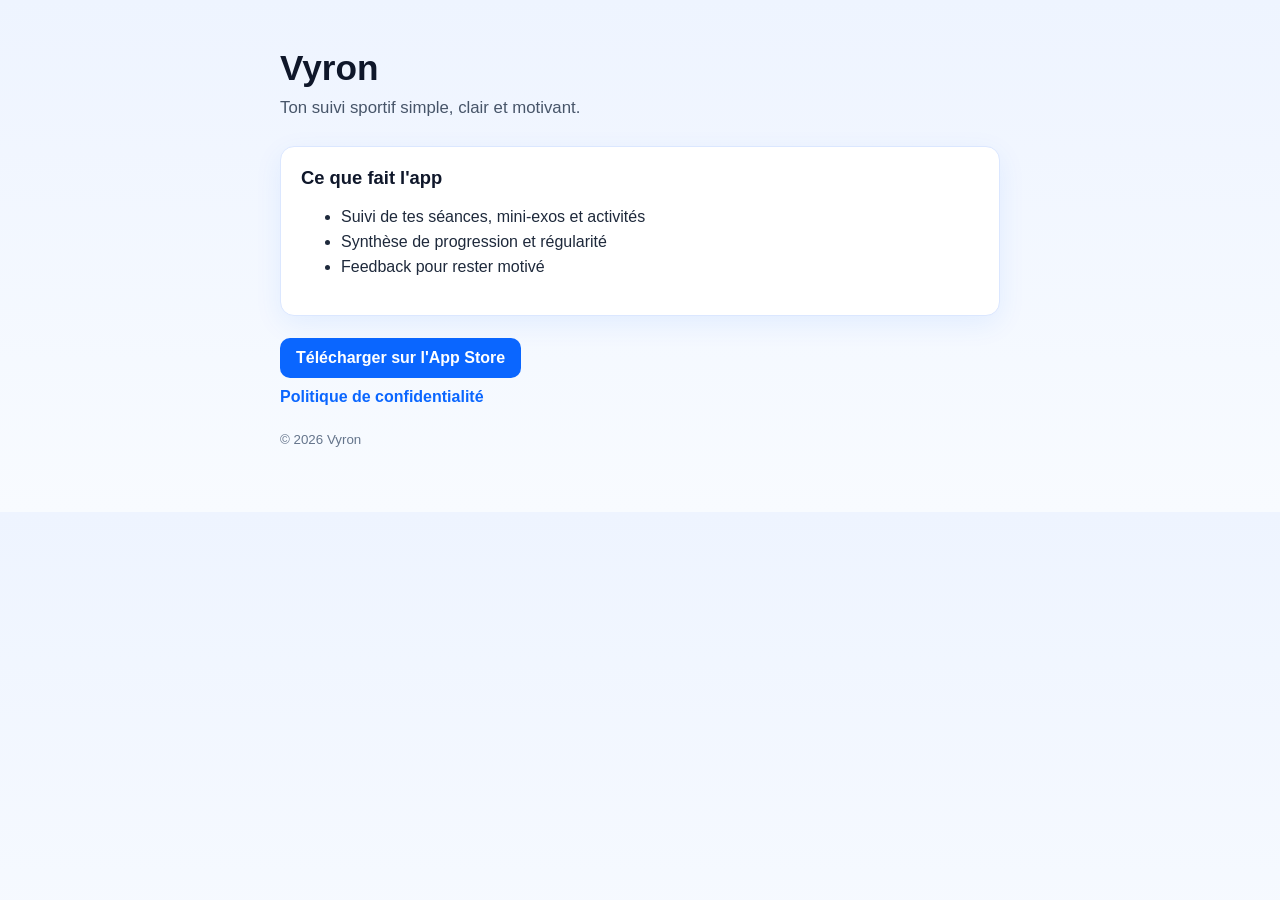
==== index.html @ 902e5eab "site: update 2026-03-04 22:55" ====
<!doctype html>
<html lang="fr">
  <head>
    <meta charset="UTF-8" />
    <meta name="viewport" content="width=device-width, initial-scale=1.0" />
    <title>Vyron</title>
    <meta name="description" content="Vyron - Suivi sportif simple et motivant." />
    <link rel="stylesheet" href="style.css" />
  </head>
  <body>
    <main class="container">
      <h1>Vyron</h1>
      <p class="lead">Ton suivi sportif simple, clair et motivant.</p>

      <section class="card">
        <h2>Ce que fait l'app</h2>
        <ul>
          <li>Suivi de tes séances, mini-exos et activités</li>
          <li>Synthèse de progression et régularité</li>
          <li>Feedback pour rester motivé</li>
        </ul>
      </section>

      <div class="actions">
        <a class="btn" href="https://apps.apple.com/app/idXXXXXXXXXX" target="_blank" rel="noopener noreferrer">
          Télécharger sur l'App Store
        </a>
        <a class="link" href="privacy.html">Politique de confidentialité</a>
      </div>

      <footer>
        <small>© <span id="year"></span> Vyron</small>
      </footer>
    </main>

    <script>
      document.getElementById('year').textContent = new Date().getFullYear();
    </script>
  </body>
</html>
---- style.css ----
:root {
  --bg: #f5f8ff;
  --card: #ffffff;
  --text: #0f172a;
  --muted: #475569;
  --accent: #0a66ff;
  --accent-hover: #0855d6;
  --border: #dbe7ff;
}

* {
  box-sizing: border-box;
}

body {
  margin: 0;
  font-family: "Avenir Next", "SF Pro Text", "Segoe UI", sans-serif;
  color: var(--text);
  background: linear-gradient(180deg, #eef4ff 0%, #f8fbff 100%);
}

.container {
  max-width: 760px;
  margin: 0 auto;
  padding: 48px 20px 64px;
}

h1 {
  margin: 0;
  font-size: 2.2rem;
}

h2 {
  margin-top: 0;
  font-size: 1.15rem;
}

.lead {
  margin: 10px 0 28px;
  color: var(--muted);
  font-size: 1.05rem;
}

.card {
  background: var(--card);
  border: 1px solid var(--border);
  border-radius: 14px;
  padding: 20px;
  box-shadow: 0 8px 28px rgba(10, 102, 255, 0.08);
}

.card p,
.card li {
  color: #1e293b;
  line-height: 1.55;
}

.actions {
  margin-top: 22px;
  display: flex;
  flex-direction: column;
  gap: 10px;
  align-items: flex-start;
}

.btn {
  display: inline-block;
  background: var(--accent);
  color: #fff;
  text-decoration: none;
  font-weight: 700;
  padding: 11px 16px;
  border-radius: 10px;
}

.btn:hover {
  background: var(--accent-hover);
}

.link {
  color: var(--accent);
  text-decoration: none;
  font-weight: 600;
}

footer {
  margin-top: 24px;
  color: #64748b;
}

@media (max-width: 640px) {
  .container {
    padding-top: 32px;
  }

  h1 {
    font-size: 1.9rem;
  }
}
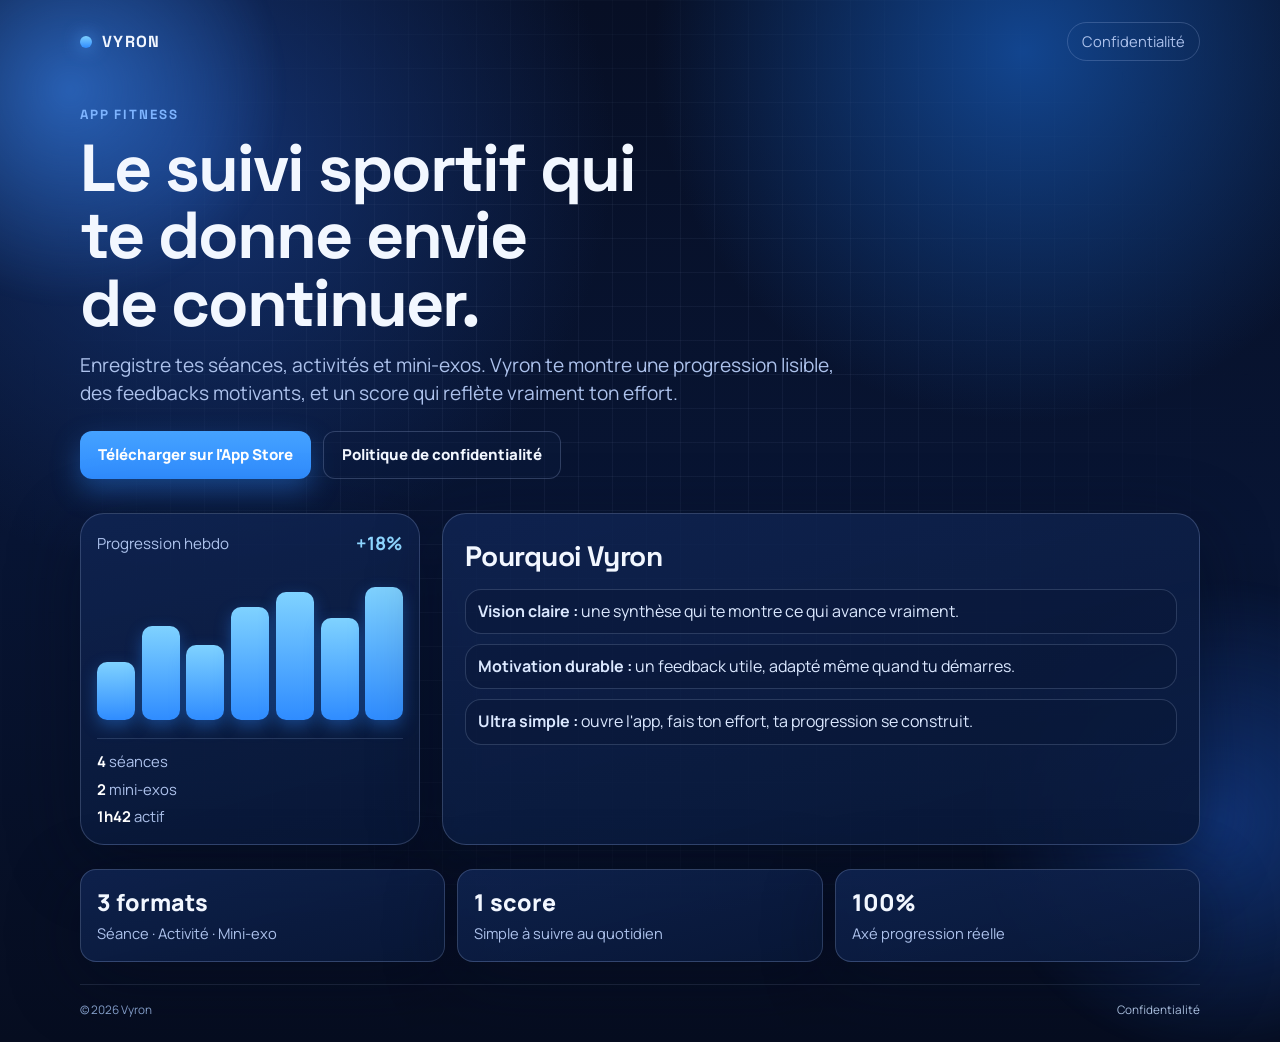
==== commit df1f6022: "site: redesign landing premium" ====
--- a/index.html
+++ b/index.html
@@ -3,38 +3,113 @@
   <head>
     <meta charset="UTF-8" />
     <meta name="viewport" content="width=device-width, initial-scale=1.0" />
-    <title>Vyron</title>
-    <meta name="description" content="Vyron - Suivi sportif simple et motivant." />
+    <title>Vyron | Ton coach de progression</title>
+    <meta
+      name="description"
+      content="Vyron transforme tes séances, activités et mini-exos en progression claire et motivante."
+    />
+    <link rel="preconnect" href="https://fonts.googleapis.com" />
+    <link rel="preconnect" href="https://fonts.gstatic.com" crossorigin />
+    <link
+      href="https://fonts.googleapis.com/css2?family=Space+Grotesk:wght@400;500;700&family=Manrope:wght@400;600;700;800&display=swap"
+      rel="stylesheet"
+    />
     <link rel="stylesheet" href="style.css" />
   </head>
   <body>
+    <div class="bg-orb orb-a" aria-hidden="true"></div>
+    <div class="bg-orb orb-b" aria-hidden="true"></div>
+    <div class="bg-grid" aria-hidden="true"></div>
+
+    <header class="site-header container">
+      <a class="brand" href="index.html" aria-label="Vyron accueil">
+        <span class="brand-dot"></span>
+        <span>VYRON</span>
+      </a>
+      <a class="header-link" href="privacy.html">Confidentialité</a>
+    </header>
+
     <main class="container">
-      <h1>Vyron</h1>
-      <p class="lead">Ton suivi sportif simple, clair et motivant.</p>
-
-      <section class="card">
-        <h2>Ce que fait l'app</h2>
-        <ul>
-          <li>Suivi de tes séances, mini-exos et activités</li>
-          <li>Synthèse de progression et régularité</li>
-          <li>Feedback pour rester motivé</li>
-        </ul>
+      <section class="hero reveal">
+        <p class="eyebrow">APP FITNESS</p>
+        <h1>Le suivi sportif qui te donne envie de continuer.</h1>
+        <p class="lead">
+          Enregistre tes séances, activités et mini-exos. Vyron te montre une progression
+          lisible, des feedbacks motivants, et un score qui reflète vraiment ton effort.
+        </p>
+        <div class="actions-row">
+          <a
+            class="btn btn-primary"
+            href="https://apps.apple.com/app/idXXXXXXXXXX"
+            target="_blank"
+            rel="noopener noreferrer"
+            >Télécharger sur l'App Store</a
+          >
+          <a class="btn btn-ghost" href="privacy.html">Politique de confidentialité</a>
+        </div>
       </section>
 
-      <div class="actions">
-        <a class="btn" href="https://apps.apple.com/app/idXXXXXXXXXX" target="_blank" rel="noopener noreferrer">
-          Télécharger sur l'App Store
-        </a>
-        <a class="link" href="privacy.html">Politique de confidentialité</a>
-      </div>
+      <section class="showcase reveal-delay-1">
+        <article class="phone-card">
+          <div class="phone-top">
+            <span>Progression hebdo</span>
+            <strong>+18%</strong>
+          </div>
+          <div class="bars" aria-hidden="true">
+            <span style="--h: 40%"></span>
+            <span style="--h: 65%"></span>
+            <span style="--h: 52%"></span>
+            <span style="--h: 78%"></span>
+            <span style="--h: 88%"></span>
+            <span style="--h: 70%"></span>
+            <span style="--h: 92%"></span>
+          </div>
+          <div class="phone-stats">
+            <p><strong>4</strong> séances</p>
+            <p><strong>2</strong> mini-exos</p>
+            <p><strong>1h42</strong> actif</p>
+          </div>
+        </article>
 
-      <footer>
-        <small>© <span id="year"></span> Vyron</small>
-      </footer>
+        <article class="feature-card reveal-delay-2">
+          <h2>Pourquoi Vyron</h2>
+          <ul>
+            <li>
+              <strong>Vision claire :</strong> une synthèse qui te montre ce qui avance vraiment.
+            </li>
+            <li>
+              <strong>Motivation durable :</strong> un feedback utile, adapté même quand tu démarres.
+            </li>
+            <li>
+              <strong>Ultra simple :</strong> ouvre l'app, fais ton effort, ta progression se construit.
+            </li>
+          </ul>
+        </article>
+      </section>
+
+      <section class="proof reveal-delay-3">
+        <div class="proof-item">
+          <p class="proof-value">3 formats</p>
+          <p class="proof-label">Séance · Activité · Mini-exo</p>
+        </div>
+        <div class="proof-item">
+          <p class="proof-value">1 score</p>
+          <p class="proof-label">Simple à suivre au quotidien</p>
+        </div>
+        <div class="proof-item">
+          <p class="proof-value">100%</p>
+          <p class="proof-label">Axé progression réelle</p>
+        </div>
+      </section>
     </main>
 
+    <footer class="site-footer container">
+      <small>© <span id="year"></span> Vyron</small>
+      <small><a href="privacy.html">Confidentialité</a></small>
+    </footer>
+
     <script>
-      document.getElementById('year').textContent = new Date().getFullYear();
+      document.getElementById("year").textContent = new Date().getFullYear();
     </script>
   </body>
 </html>
--- a/style.css
+++ b/style.css
@@ -1,99 +1,443 @@
 :root {
-  --bg: #f5f8ff;
-  --card: #ffffff;
-  --text: #0f172a;
-  --muted: #475569;
-  --accent: #0a66ff;
-  --accent-hover: #0855d6;
-  --border: #dbe7ff;
+  --bg: #070f25;
+  --surface: #0d1b3f;
+  --surface-soft: #102554;
+  --text: #f2f7ff;
+  --muted: #adc2ec;
+  --primary: #2f8cff;
+  --primary-strong: #1d73e8;
+  --border: rgba(173, 194, 236, 0.24);
+  --radius-xl: 24px;
+  --radius-lg: 16px;
+  --shadow: 0 18px 70px rgba(5, 12, 29, 0.45);
 }
 
 * {
   box-sizing: border-box;
 }
 
+html,
 body {
   margin: 0;
-  font-family: "Avenir Next", "SF Pro Text", "Segoe UI", sans-serif;
+  min-height: 100%;
+}
+
+body {
   color: var(--text);
-  background: linear-gradient(180deg, #eef4ff 0%, #f8fbff 100%);
+  background:
+    radial-gradient(circle at 15% 15%, #143372 0%, transparent 30%),
+    radial-gradient(circle at 80% 5%, #12458f 0%, transparent 26%),
+    linear-gradient(180deg, #070f25 0%, #081534 52%, #060d20 100%);
+  font-family: "Manrope", "Avenir Next", "Segoe UI", sans-serif;
+  line-height: 1.45;
+  position: relative;
+  overflow-x: hidden;
+}
+
+h1,
+h2,
+.brand,
+.eyebrow {
+  font-family: "Space Grotesk", "Avenir Next", sans-serif;
+}
+
+a {
+  color: inherit;
 }
 
 .container {
-  max-width: 760px;
+  width: min(1120px, calc(100% - 40px));
   margin: 0 auto;
-  padding: 48px 20px 64px;
+}
+
+.bg-orb {
+  position: fixed;
+  z-index: -2;
+  filter: blur(6px);
+  border-radius: 50%;
+  pointer-events: none;
+}
+
+.orb-a {
+  width: 420px;
+  height: 420px;
+  top: -120px;
+  left: -140px;
+  background: radial-gradient(circle, rgba(61, 143, 255, 0.55) 0%, rgba(61, 143, 255, 0) 72%);
+  animation: floatA 9s ease-in-out infinite;
+}
+
+.orb-b {
+  width: 480px;
+  height: 480px;
+  right: -180px;
+  bottom: -160px;
+  background: radial-gradient(circle, rgba(30, 95, 214, 0.45) 0%, rgba(30, 95, 214, 0) 70%);
+  animation: floatB 11s ease-in-out infinite;
+}
+
+.bg-grid {
+  position: fixed;
+  inset: 0;
+  z-index: -3;
+  background-image:
+    linear-gradient(rgba(173, 194, 236, 0.06) 1px, transparent 1px),
+    linear-gradient(90deg, rgba(173, 194, 236, 0.06) 1px, transparent 1px);
+  background-size: 34px 34px;
+  mask-image: radial-gradient(circle at center, black 30%, transparent 80%);
+  pointer-events: none;
+}
+
+.site-header {
+  padding: 22px 0 10px;
+  display: flex;
+  justify-content: space-between;
+  align-items: center;
+}
+
+.brand {
+  display: inline-flex;
+  gap: 10px;
+  align-items: center;
+  font-weight: 700;
+  letter-spacing: 0.08em;
+  text-decoration: none;
+}
+
+.brand-dot {
+  width: 12px;
+  height: 12px;
+  border-radius: 999px;
+  background: linear-gradient(180deg, #7ed0ff 0%, #2f8cff 100%);
+  box-shadow: 0 0 18px rgba(80, 161, 255, 0.95);
+}
+
+.header-link {
+  text-decoration: none;
+  border: 1px solid var(--border);
+  border-radius: 999px;
+  padding: 8px 14px;
+  color: var(--muted);
+  font-size: 0.92rem;
+}
+
+.hero {
+  margin-top: 34px;
+  max-width: 770px;
+}
+
+.eyebrow {
+  margin: 0;
+  color: #7eb4ff;
+  letter-spacing: 0.14em;
+  font-weight: 700;
+  font-size: 0.83rem;
 }
 
 h1 {
-  margin: 0;
-  font-size: 2.2rem;
-}
-
-h2 {
-  margin-top: 0;
-  font-size: 1.15rem;
+  margin: 10px 0 14px;
+  font-size: clamp(2.1rem, 5.8vw, 4.15rem);
+  line-height: 1.02;
+  letter-spacing: -0.03em;
+  text-wrap: balance;
 }
 
 .lead {
-  margin: 10px 0 28px;
+  margin: 0;
+  font-size: clamp(1.03rem, 2vw, 1.2rem);
   color: var(--muted);
-  font-size: 1.05rem;
-}
-
+  max-width: 66ch;
+}
+
+.actions-row {
+  margin-top: 24px;
+  display: flex;
+  flex-wrap: wrap;
+  gap: 12px;
+}
+
+.btn {
+  display: inline-flex;
+  align-items: center;
+  justify-content: center;
+  text-decoration: none;
+  border-radius: 12px;
+  padding: 12px 18px;
+  font-weight: 800;
+  font-size: 0.94rem;
+  transition: transform 0.2s ease, box-shadow 0.2s ease, background 0.2s ease;
+}
+
+.btn:hover {
+  transform: translateY(-2px);
+}
+
+.btn-primary {
+  background: linear-gradient(180deg, #45a2ff 0%, #2f8cff 100%);
+  color: white;
+  box-shadow: 0 12px 28px rgba(47, 140, 255, 0.38);
+}
+
+.btn-primary:hover {
+  background: linear-gradient(180deg, #50abff 0%, #1f7ff6 100%);
+}
+
+.btn-ghost {
+  border: 1px solid var(--border);
+  background: rgba(13, 27, 63, 0.45);
+  color: var(--text);
+}
+
+.showcase {
+  margin-top: 34px;
+  display: grid;
+  grid-template-columns: 340px 1fr;
+  gap: 22px;
+}
+
+.phone-card,
+.feature-card,
+.proof-item,
 .card {
-  background: var(--card);
+  background: linear-gradient(165deg, rgba(16, 37, 84, 0.82), rgba(9, 24, 56, 0.9));
   border: 1px solid var(--border);
-  border-radius: 14px;
-  padding: 20px;
-  box-shadow: 0 8px 28px rgba(10, 102, 255, 0.08);
-}
-
-.card p,
-.card li {
-  color: #1e293b;
-  line-height: 1.55;
-}
-
-.actions {
-  margin-top: 22px;
+  border-radius: var(--radius-xl);
+  box-shadow: var(--shadow);
+  backdrop-filter: blur(8px);
+}
+
+.phone-card {
+  padding: 16px;
   display: flex;
   flex-direction: column;
+  min-height: 320px;
+}
+
+.phone-top {
+  display: flex;
+  justify-content: space-between;
+  align-items: center;
+  font-size: 0.95rem;
+  color: var(--muted);
+}
+
+.phone-top strong {
+  color: #8ed6ff;
+  font-size: 1.15rem;
+}
+
+.bars {
+  margin: 18px 0;
+  height: 145px;
+  display: grid;
+  grid-template-columns: repeat(7, 1fr);
+  align-items: end;
+  gap: 7px;
+}
+
+.bars span {
+  height: var(--h);
+  border-radius: 10px;
+  background: linear-gradient(180deg, #7fd2ff 0%, #2f8cff 100%);
+  box-shadow: 0 6px 16px rgba(47, 140, 255, 0.38);
+  animation: barIn 850ms ease both;
+}
+
+.bars span:nth-child(2) { animation-delay: 40ms; }
+.bars span:nth-child(3) { animation-delay: 80ms; }
+.bars span:nth-child(4) { animation-delay: 120ms; }
+.bars span:nth-child(5) { animation-delay: 160ms; }
+.bars span:nth-child(6) { animation-delay: 200ms; }
+.bars span:nth-child(7) { animation-delay: 240ms; }
+
+.phone-stats {
+  margin-top: auto;
+  border-top: 1px solid rgba(173, 194, 236, 0.18);
+  padding-top: 12px;
+  display: grid;
+  gap: 6px;
+}
+
+.phone-stats p {
+  margin: 0;
+  color: var(--muted);
+  font-size: 0.93rem;
+}
+
+.phone-stats strong {
+  color: white;
+}
+
+.feature-card {
+  padding: 22px;
+}
+
+.feature-card h2 {
+  margin: 0 0 12px;
+  font-size: clamp(1.3rem, 2.2vw, 2rem);
+  letter-spacing: -0.02em;
+}
+
+.feature-card ul {
+  list-style: none;
+  margin: 0;
+  padding: 0;
+  display: grid;
   gap: 10px;
-  align-items: flex-start;
-}
-
-.btn {
-  display: inline-block;
-  background: var(--accent);
-  color: #fff;
+}
+
+.feature-card li {
+  padding: 10px 12px;
+  border-radius: var(--radius-lg);
+  border: 1px solid rgba(173, 194, 236, 0.2);
+  background: rgba(9, 23, 54, 0.45);
+  color: #dbe8ff;
+}
+
+.proof {
+  margin: 24px 0 22px;
+  display: grid;
+  grid-template-columns: repeat(3, 1fr);
+  gap: 12px;
+}
+
+.proof-item {
+  padding: 16px;
+  border-radius: var(--radius-lg);
+}
+
+.proof-value {
+  margin: 0;
+  font-size: 1.45rem;
+  font-weight: 800;
+}
+
+.proof-label {
+  margin: 4px 0 0;
+  color: var(--muted);
+  font-size: 0.92rem;
+}
+
+.site-footer {
+  border-top: 1px solid rgba(173, 194, 236, 0.15);
+  padding: 16px 0 24px;
+  display: flex;
+  justify-content: space-between;
+  gap: 14px;
+  color: #8eaad6;
+  font-size: 0.88rem;
+}
+
+.site-footer a {
+  color: #b7cded;
   text-decoration: none;
-  font-weight: 700;
-  padding: 11px 16px;
-  border-radius: 10px;
-}
-
-.btn:hover {
-  background: var(--accent-hover);
-}
-
-.link {
-  color: var(--accent);
-  text-decoration: none;
-  font-weight: 600;
-}
-
-footer {
-  margin-top: 24px;
-  color: #64748b;
-}
-
-@media (max-width: 640px) {
+}
+
+.card {
+  padding: 20px;
+  margin-top: 14px;
+}
+
+.card h2 {
+  margin-top: 0;
+  margin-bottom: 8px;
+}
+
+.reveal,
+.reveal-delay-1,
+.reveal-delay-2,
+.reveal-delay-3 {
+  opacity: 0;
+  transform: translateY(18px);
+  animation: riseIn 700ms ease forwards;
+}
+
+.reveal-delay-1 { animation-delay: 120ms; }
+.reveal-delay-2 { animation-delay: 200ms; }
+.reveal-delay-3 { animation-delay: 280ms; }
+
+@keyframes riseIn {
+  to {
+    opacity: 1;
+    transform: translateY(0);
+  }
+}
+
+@keyframes barIn {
+  from {
+    transform: scaleY(0.3);
+    transform-origin: bottom;
+    opacity: 0.2;
+  }
+  to {
+    transform: scaleY(1);
+    opacity: 1;
+  }
+}
+
+@keyframes floatA {
+  0%,
+  100% {
+    transform: translateY(0px) translateX(0px);
+  }
+  50% {
+    transform: translateY(14px) translateX(10px);
+  }
+}
+
+@keyframes floatB {
+  0%,
+  100% {
+    transform: translateY(0px) translateX(0px);
+  }
+  50% {
+    transform: translateY(-12px) translateX(-10px);
+  }
+}
+
+@media (max-width: 940px) {
+  .showcase {
+    grid-template-columns: 1fr;
+  }
+
+  .phone-card {
+    min-height: 280px;
+  }
+}
+
+@media (max-width: 680px) {
   .container {
-    padding-top: 32px;
-  }
-
-  h1 {
-    font-size: 1.9rem;
-  }
-}
+    width: min(1120px, calc(100% - 28px));
+  }
+
+  .site-header {
+    padding-top: 16px;
+  }
+
+  .hero {
+    margin-top: 20px;
+  }
+
+  .actions-row {
+    display: grid;
+    grid-template-columns: 1fr;
+  }
+
+  .proof {
+    grid-template-columns: 1fr;
+  }
+
+  .site-footer {
+    flex-direction: column;
+    align-items: flex-start;
+  }
+}
+
+@media (prefers-reduced-motion: reduce) {
+  *,
+  *::before,
+  *::after {
+    animation: none !important;
+    transition: none !important;
+  }
+}
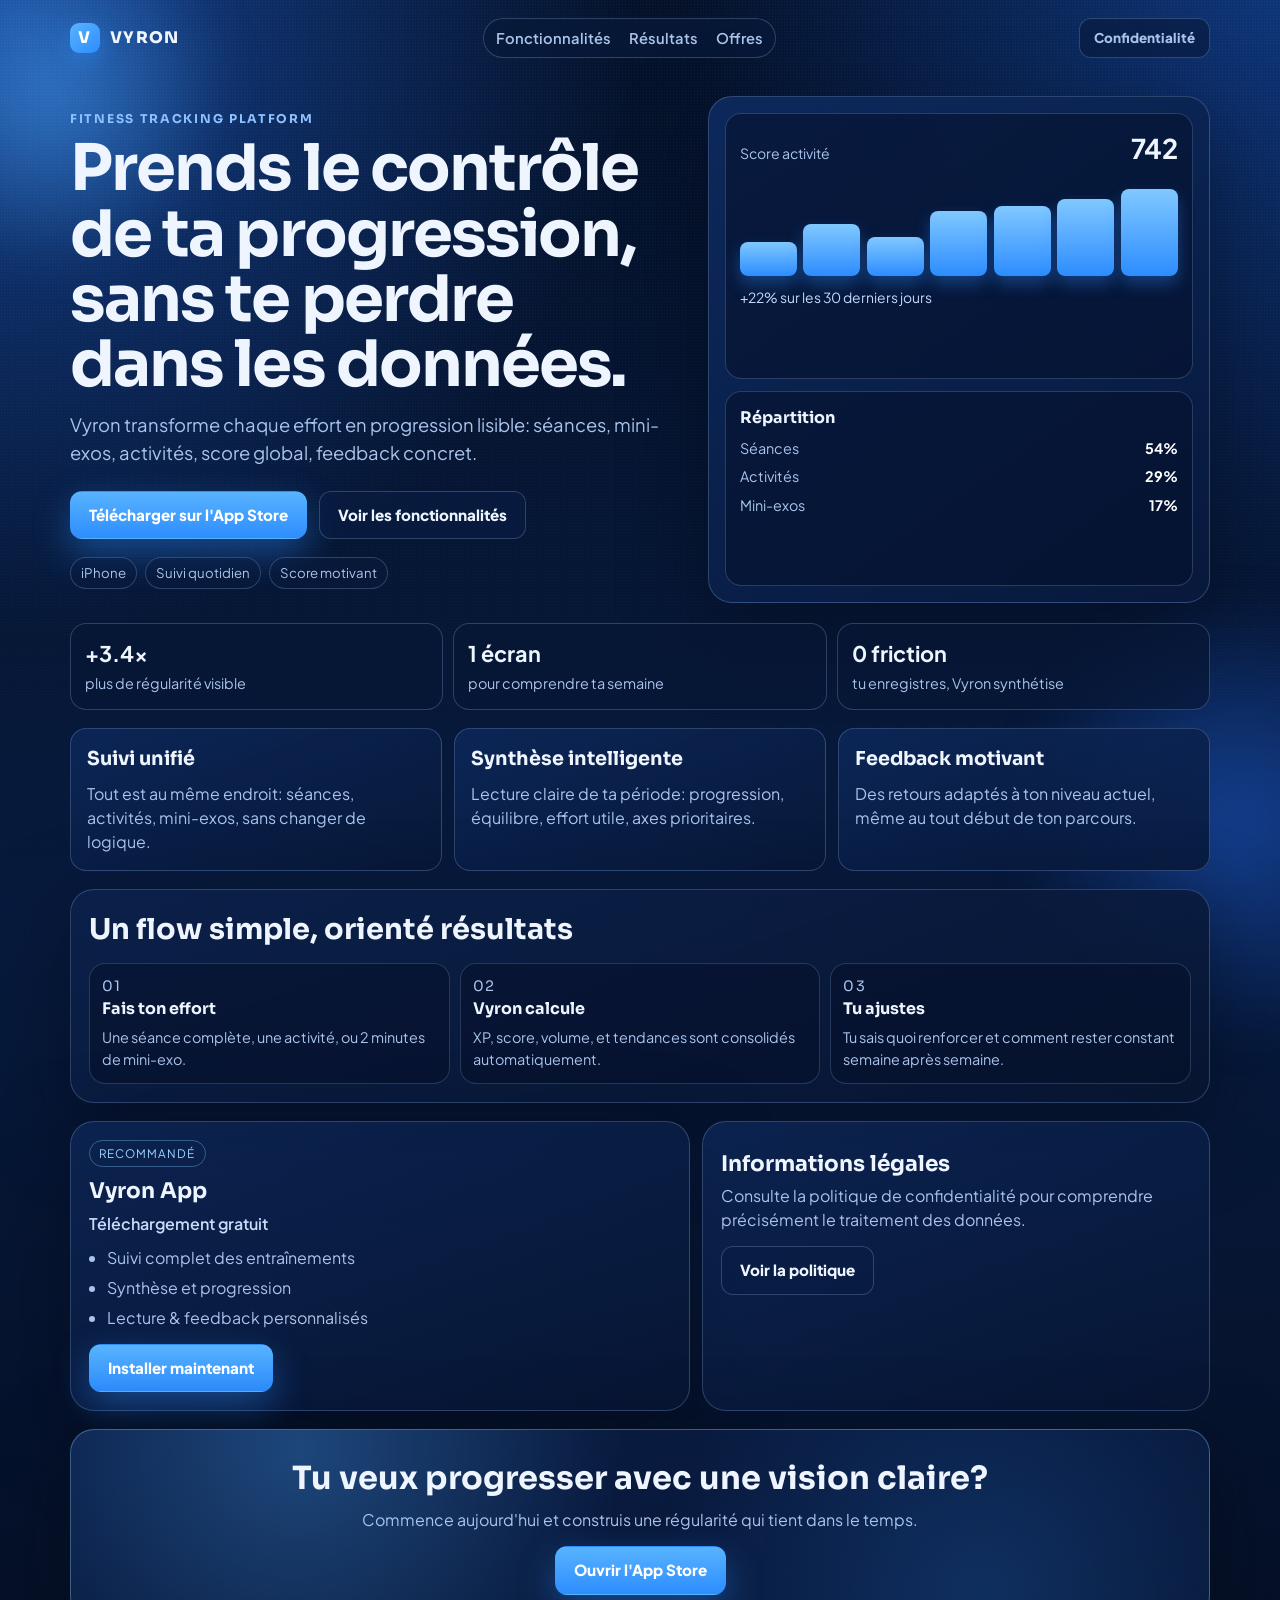
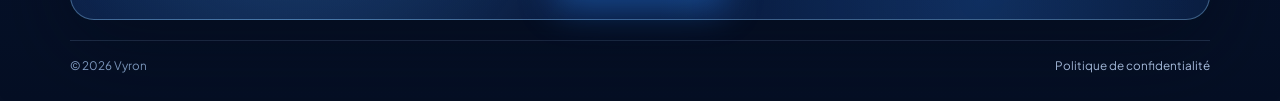
==== commit 346f7048: "site: redesign jefit-inspired landing" ====
--- a/index.html
+++ b/index.html
@@ -3,109 +3,177 @@
   <head>
     <meta charset="UTF-8" />
     <meta name="viewport" content="width=device-width, initial-scale=1.0" />
-    <title>Vyron | Ton coach de progression</title>
+    <title>Vyron | L'app qui structure ta progression</title>
     <meta
       name="description"
-      content="Vyron transforme tes séances, activités et mini-exos en progression claire et motivante."
+      content="Vyron centralise tes séances, mini-exos et activités pour te faire progresser avec une lecture claire et motivante."
     />
     <link rel="preconnect" href="https://fonts.googleapis.com" />
     <link rel="preconnect" href="https://fonts.gstatic.com" crossorigin />
     <link
-      href="https://fonts.googleapis.com/css2?family=Space+Grotesk:wght@400;500;700&family=Manrope:wght@400;600;700;800&display=swap"
+      href="https://fonts.googleapis.com/css2?family=Sora:wght@500;700;800&family=Plus+Jakarta+Sans:wght@400;500;600;700;800&display=swap"
       rel="stylesheet"
     />
     <link rel="stylesheet" href="style.css" />
   </head>
   <body>
-    <div class="bg-orb orb-a" aria-hidden="true"></div>
-    <div class="bg-orb orb-b" aria-hidden="true"></div>
-    <div class="bg-grid" aria-hidden="true"></div>
+    <div class="ambient ambient-left" aria-hidden="true"></div>
+    <div class="ambient ambient-right" aria-hidden="true"></div>
+    <div class="grain" aria-hidden="true"></div>
 
-    <header class="site-header container">
-      <a class="brand" href="index.html" aria-label="Vyron accueil">
-        <span class="brand-dot"></span>
+    <header class="topbar container reveal-0">
+      <a href="index.html" class="logo" aria-label="Accueil Vyron">
+        <span class="logo-mark">V</span>
         <span>VYRON</span>
       </a>
-      <a class="header-link" href="privacy.html">Confidentialité</a>
+      <nav class="menu" aria-label="Navigation principale">
+        <a href="#features">Fonctionnalités</a>
+        <a href="#results">Résultats</a>
+        <a href="#plans">Offres</a>
+      </nav>
+      <a class="btn btn-small" href="privacy.html">Confidentialité</a>
     </header>
 
     <main class="container">
-      <section class="hero reveal">
-        <p class="eyebrow">APP FITNESS</p>
-        <h1>Le suivi sportif qui te donne envie de continuer.</h1>
-        <p class="lead">
-          Enregistre tes séances, activités et mini-exos. Vyron te montre une progression
-          lisible, des feedbacks motivants, et un score qui reflète vraiment ton effort.
-        </p>
-        <div class="actions-row">
+      <section class="hero reveal-1">
+        <div class="hero-copy">
+          <p class="tag">FITNESS TRACKING PLATFORM</p>
+          <h1>Prends le contrôle de ta progression, sans te perdre dans les données.</h1>
+          <p class="subtitle">
+            Vyron transforme chaque effort en progression lisible: séances, mini-exos, activités,
+            score global, feedback concret.
+          </p>
+          <div class="hero-actions">
+            <a
+              class="btn btn-primary"
+              href="https://apps.apple.com/app/idXXXXXXXXXX"
+              target="_blank"
+              rel="noopener noreferrer"
+              >Télécharger sur l'App Store</a
+            >
+            <a class="btn btn-outline" href="#features">Voir les fonctionnalités</a>
+          </div>
+          <div class="mini-proof">
+            <span>iPhone</span>
+            <span>Suivi quotidien</span>
+            <span>Score motivant</span>
+          </div>
+        </div>
+
+        <div class="hero-ui" aria-hidden="true">
+          <article class="widget widget-main">
+            <div class="widget-head">
+              <p>Score activité</p>
+              <strong>742</strong>
+            </div>
+            <div class="sparkline">
+              <span style="--h: 36%"></span>
+              <span style="--h: 55%"></span>
+              <span style="--h: 41%"></span>
+              <span style="--h: 68%"></span>
+              <span style="--h: 74%"></span>
+              <span style="--h: 81%"></span>
+              <span style="--h: 92%"></span>
+            </div>
+            <p class="widget-note">+22% sur les 30 derniers jours</p>
+          </article>
+          <article class="widget widget-split">
+            <h3>Répartition</h3>
+            <ul>
+              <li><span>Séances</span><strong>54%</strong></li>
+              <li><span>Activités</span><strong>29%</strong></li>
+              <li><span>Mini-exos</span><strong>17%</strong></li>
+            </ul>
+          </article>
+        </div>
+      </section>
+
+      <section id="results" class="kpi-strip reveal-2">
+        <div><strong>+3.4x</strong><span>plus de régularité visible</span></div>
+        <div><strong>1 écran</strong><span>pour comprendre ta semaine</span></div>
+        <div><strong>0 friction</strong><span>tu enregistres, Vyron synthétise</span></div>
+      </section>
+
+      <section id="features" class="features reveal-3">
+        <article class="feature">
+          <h2>Suivi unifié</h2>
+          <p>Tout est au même endroit: séances, activités, mini-exos, sans changer de logique.</p>
+        </article>
+        <article class="feature">
+          <h2>Synthèse intelligente</h2>
+          <p>Lecture claire de ta période: progression, équilibre, effort utile, axes prioritaires.</p>
+        </article>
+        <article class="feature">
+          <h2>Feedback motivant</h2>
+          <p>Des retours adaptés à ton niveau actuel, même au tout début de ton parcours.</p>
+        </article>
+      </section>
+
+      <section class="workflow reveal-4">
+        <h2>Un flow simple, orienté résultats</h2>
+        <div class="steps">
+          <article>
+            <p class="step-index">01</p>
+            <h3>Fais ton effort</h3>
+            <p>Une séance complète, une activité, ou 2 minutes de mini-exo.</p>
+          </article>
+          <article>
+            <p class="step-index">02</p>
+            <h3>Vyron calcule</h3>
+            <p>XP, score, volume, et tendances sont consolidés automatiquement.</p>
+          </article>
+          <article>
+            <p class="step-index">03</p>
+            <h3>Tu ajustes</h3>
+            <p>Tu sais quoi renforcer et comment rester constant semaine après semaine.</p>
+          </article>
+        </div>
+      </section>
+
+      <section id="plans" class="plans reveal-5">
+        <article class="plan plan-main">
+          <p class="plan-tag">RECOMMANDÉ</p>
+          <h3>Vyron App</h3>
+          <p class="plan-price">Téléchargement gratuit</p>
+          <ul>
+            <li>Suivi complet des entraînements</li>
+            <li>Synthèse et progression</li>
+            <li>Lecture & feedback personnalisés</li>
+          </ul>
           <a
             class="btn btn-primary"
             href="https://apps.apple.com/app/idXXXXXXXXXX"
             target="_blank"
             rel="noopener noreferrer"
-            >Télécharger sur l'App Store</a
+            >Installer maintenant</a
           >
-          <a class="btn btn-ghost" href="privacy.html">Politique de confidentialité</a>
-        </div>
-      </section>
-
-      <section class="showcase reveal-delay-1">
-        <article class="phone-card">
-          <div class="phone-top">
-            <span>Progression hebdo</span>
-            <strong>+18%</strong>
-          </div>
-          <div class="bars" aria-hidden="true">
-            <span style="--h: 40%"></span>
-            <span style="--h: 65%"></span>
-            <span style="--h: 52%"></span>
-            <span style="--h: 78%"></span>
-            <span style="--h: 88%"></span>
-            <span style="--h: 70%"></span>
-            <span style="--h: 92%"></span>
-          </div>
-          <div class="phone-stats">
-            <p><strong>4</strong> séances</p>
-            <p><strong>2</strong> mini-exos</p>
-            <p><strong>1h42</strong> actif</p>
-          </div>
         </article>
-
-        <article class="feature-card reveal-delay-2">
-          <h2>Pourquoi Vyron</h2>
-          <ul>
-            <li>
-              <strong>Vision claire :</strong> une synthèse qui te montre ce qui avance vraiment.
-            </li>
-            <li>
-              <strong>Motivation durable :</strong> un feedback utile, adapté même quand tu démarres.
-            </li>
-            <li>
-              <strong>Ultra simple :</strong> ouvre l'app, fais ton effort, ta progression se construit.
-            </li>
-          </ul>
+        <article class="plan">
+          <h3>Informations légales</h3>
+          <p class="plan-text">
+            Consulte la politique de confidentialité pour comprendre précisément le traitement des
+            données.
+          </p>
+          <a class="btn btn-outline" href="privacy.html">Voir la politique</a>
         </article>
       </section>
 
-      <section class="proof reveal-delay-3">
-        <div class="proof-item">
-          <p class="proof-value">3 formats</p>
-          <p class="proof-label">Séance · Activité · Mini-exo</p>
-        </div>
-        <div class="proof-item">
-          <p class="proof-value">1 score</p>
-          <p class="proof-label">Simple à suivre au quotidien</p>
-        </div>
-        <div class="proof-item">
-          <p class="proof-value">100%</p>
-          <p class="proof-label">Axé progression réelle</p>
-        </div>
+      <section class="final-cta reveal-6">
+        <h2>Tu veux progresser avec une vision claire?</h2>
+        <p>Commence aujourd'hui et construis une régularité qui tient dans le temps.</p>
+        <a
+          class="btn btn-primary"
+          href="https://apps.apple.com/app/idXXXXXXXXXX"
+          target="_blank"
+          rel="noopener noreferrer"
+          >Ouvrir l'App Store</a
+        >
       </section>
     </main>
 
-    <footer class="site-footer container">
+    <footer class="footer container">
       <small>© <span id="year"></span> Vyron</small>
-      <small><a href="privacy.html">Confidentialité</a></small>
+      <small><a href="privacy.html">Politique de confidentialité</a></small>
     </footer>
 
     <script>
--- a/style.css
+++ b/style.css
@@ -1,15 +1,18 @@
 :root {
-  --bg: #070f25;
-  --surface: #0d1b3f;
-  --surface-soft: #102554;
-  --text: #f2f7ff;
-  --muted: #adc2ec;
-  --primary: #2f8cff;
-  --primary-strong: #1d73e8;
-  --border: rgba(173, 194, 236, 0.24);
+  --bg-900: #041129;
+  --bg-850: #071a3d;
+  --bg-800: #0a2758;
+  --surface: #0b1f47;
+  --surface-2: #0d2a5f;
+  --line: rgba(168, 202, 255, 0.24);
+  --text: #eef5ff;
+  --muted: #aac4ec;
+  --blue: #2d8dff;
+  --blue-2: #58b3ff;
   --radius-xl: 24px;
   --radius-lg: 16px;
-  --shadow: 0 18px 70px rgba(5, 12, 29, 0.45);
+  --radius-sm: 12px;
+  --shadow: 0 24px 80px rgba(3, 9, 24, 0.5);
 }
 
 * {
@@ -24,21 +27,23 @@
 
 body {
   color: var(--text);
+  font-family: "Plus Jakarta Sans", "Avenir Next", sans-serif;
   background:
-    radial-gradient(circle at 15% 15%, #143372 0%, transparent 30%),
-    radial-gradient(circle at 80% 5%, #12458f 0%, transparent 26%),
-    linear-gradient(180deg, #070f25 0%, #081534 52%, #060d20 100%);
-  font-family: "Manrope", "Avenir Next", "Segoe UI", sans-serif;
-  line-height: 1.45;
+    radial-gradient(circle at 0% 0%, #14418f 0%, transparent 30%),
+    radial-gradient(circle at 100% 0%, #0e3579 0%, transparent 28%),
+    linear-gradient(180deg, var(--bg-900) 0%, var(--bg-850) 55%, #050f24 100%);
+  line-height: 1.5;
+  overflow-x: hidden;
   position: relative;
-  overflow-x: hidden;
 }
 
 h1,
 h2,
-.brand,
-.eyebrow {
-  font-family: "Space Grotesk", "Avenir Next", sans-serif;
+h3,
+.logo,
+.tag,
+.step-index {
+  font-family: "Sora", "Avenir Next", sans-serif;
 }
 
 a {
@@ -46,114 +51,92 @@
 }
 
 .container {
-  width: min(1120px, calc(100% - 40px));
+  width: min(1140px, calc(100% - 42px));
   margin: 0 auto;
 }
 
-.bg-orb {
+.ambient {
   position: fixed;
-  z-index: -2;
-  filter: blur(6px);
-  border-radius: 50%;
+  border-radius: 999px;
+  filter: blur(24px);
   pointer-events: none;
-}
-
-.orb-a {
-  width: 420px;
-  height: 420px;
-  top: -120px;
-  left: -140px;
-  background: radial-gradient(circle, rgba(61, 143, 255, 0.55) 0%, rgba(61, 143, 255, 0) 72%);
-  animation: floatA 9s ease-in-out infinite;
-}
-
-.orb-b {
-  width: 480px;
-  height: 480px;
+  z-index: -3;
+}
+
+.ambient-left {
+  width: 360px;
+  height: 360px;
+  left: -130px;
+  top: -90px;
+  background: radial-gradient(circle, rgba(73, 165, 255, 0.54) 0%, rgba(73, 165, 255, 0) 72%);
+  animation: driftA 12s ease-in-out infinite;
+}
+
+.ambient-right {
+  width: 440px;
+  height: 440px;
   right: -180px;
-  bottom: -160px;
-  background: radial-gradient(circle, rgba(30, 95, 214, 0.45) 0%, rgba(30, 95, 214, 0) 70%);
-  animation: floatB 11s ease-in-out infinite;
-}
-
-.bg-grid {
+  bottom: -140px;
+  background: radial-gradient(circle, rgba(34, 104, 235, 0.48) 0%, rgba(34, 104, 235, 0) 74%);
+  animation: driftB 10s ease-in-out infinite;
+}
+
+.grain {
   position: fixed;
   inset: 0;
-  z-index: -3;
-  background-image:
-    linear-gradient(rgba(173, 194, 236, 0.06) 1px, transparent 1px),
-    linear-gradient(90deg, rgba(173, 194, 236, 0.06) 1px, transparent 1px);
-  background-size: 34px 34px;
-  mask-image: radial-gradient(circle at center, black 30%, transparent 80%);
+  z-index: -2;
+  opacity: 0.12;
   pointer-events: none;
-}
-
-.site-header {
-  padding: 22px 0 10px;
-  display: flex;
-  justify-content: space-between;
+  background-image: radial-gradient(rgba(255, 255, 255, 0.6) 0.6px, transparent 0.6px);
+  background-size: 3px 3px;
+  mask-image: linear-gradient(to bottom, rgba(0, 0, 0, 0.7), rgba(0, 0, 0, 0.2));
+}
+
+.topbar {
+  padding: 18px 0;
+  display: grid;
+  grid-template-columns: auto 1fr auto;
   align-items: center;
-}
-
-.brand {
+  gap: 18px;
+}
+
+.logo {
+  text-decoration: none;
+  font-weight: 800;
+  letter-spacing: 0.08em;
   display: inline-flex;
+  align-items: center;
   gap: 10px;
+}
+
+.logo-mark {
+  width: 30px;
+  height: 30px;
+  border-radius: 9px;
+  display: inline-flex;
   align-items: center;
-  font-weight: 700;
-  letter-spacing: 0.08em;
+  justify-content: center;
+  background: linear-gradient(140deg, var(--blue-2), var(--blue));
+  color: white;
+  font-weight: 800;
+  box-shadow: 0 8px 22px rgba(45, 141, 255, 0.46);
+}
+
+.menu {
+  justify-self: center;
+  display: inline-flex;
+  gap: 18px;
+  border: 1px solid var(--line);
+  background: rgba(8, 25, 58, 0.72);
+  border-radius: 999px;
+  padding: 8px 12px;
+}
+
+.menu a {
   text-decoration: none;
-}
-
-.brand-dot {
-  width: 12px;
-  height: 12px;
-  border-radius: 999px;
-  background: linear-gradient(180deg, #7ed0ff 0%, #2f8cff 100%);
-  box-shadow: 0 0 18px rgba(80, 161, 255, 0.95);
-}
-
-.header-link {
-  text-decoration: none;
-  border: 1px solid var(--border);
-  border-radius: 999px;
-  padding: 8px 14px;
   color: var(--muted);
   font-size: 0.92rem;
-}
-
-.hero {
-  margin-top: 34px;
-  max-width: 770px;
-}
-
-.eyebrow {
-  margin: 0;
-  color: #7eb4ff;
-  letter-spacing: 0.14em;
-  font-weight: 700;
-  font-size: 0.83rem;
-}
-
-h1 {
-  margin: 10px 0 14px;
-  font-size: clamp(2.1rem, 5.8vw, 4.15rem);
-  line-height: 1.02;
-  letter-spacing: -0.03em;
-  text-wrap: balance;
-}
-
-.lead {
-  margin: 0;
-  font-size: clamp(1.03rem, 2vw, 1.2rem);
-  color: var(--muted);
-  max-width: 66ch;
-}
-
-.actions-row {
-  margin-top: 24px;
-  display: flex;
-  flex-wrap: wrap;
-  gap: 12px;
+  font-weight: 600;
 }
 
 .btn {
@@ -161,211 +144,409 @@
   align-items: center;
   justify-content: center;
   text-decoration: none;
-  border-radius: 12px;
+  border-radius: var(--radius-sm);
+  border: 1px solid transparent;
   padding: 12px 18px;
+  font-size: 0.95rem;
   font-weight: 800;
-  font-size: 0.94rem;
-  transition: transform 0.2s ease, box-shadow 0.2s ease, background 0.2s ease;
+  transition: transform 0.18s ease, box-shadow 0.18s ease, background 0.18s ease;
 }
 
 .btn:hover {
   transform: translateY(-2px);
 }
 
+.btn-small {
+  padding: 9px 14px;
+  font-size: 0.84rem;
+  color: var(--muted);
+  border-color: var(--line);
+  background: rgba(9, 27, 62, 0.65);
+}
+
 .btn-primary {
-  background: linear-gradient(180deg, #45a2ff 0%, #2f8cff 100%);
-  color: white;
-  box-shadow: 0 12px 28px rgba(47, 140, 255, 0.38);
-}
-
-.btn-primary:hover {
-  background: linear-gradient(180deg, #50abff 0%, #1f7ff6 100%);
-}
-
-.btn-ghost {
-  border: 1px solid var(--border);
-  background: rgba(13, 27, 63, 0.45);
+  background: linear-gradient(180deg, var(--blue-2), var(--blue));
+  color: #fff;
+  box-shadow: 0 14px 36px rgba(45, 141, 255, 0.42);
+}
+
+.btn-outline {
+  border-color: var(--line);
+  background: rgba(10, 30, 68, 0.56);
   color: var(--text);
 }
 
-.showcase {
-  margin-top: 34px;
-  display: grid;
-  grid-template-columns: 340px 1fr;
-  gap: 22px;
-}
-
-.phone-card,
-.feature-card,
-.proof-item,
-.card {
-  background: linear-gradient(165deg, rgba(16, 37, 84, 0.82), rgba(9, 24, 56, 0.9));
-  border: 1px solid var(--border);
+.hero {
+  margin-top: 20px;
+  display: grid;
+  grid-template-columns: 1.1fr 0.9fr;
+  gap: 24px;
+  align-items: stretch;
+}
+
+.hero-copy {
+  padding: 14px 0;
+}
+
+.tag {
+  margin: 0;
+  font-size: 0.76rem;
+  letter-spacing: 0.14em;
+  font-weight: 700;
+  color: #8ec1ff;
+}
+
+h1 {
+  margin: 8px 0 14px;
+  font-size: clamp(2rem, 5.2vw, 4rem);
+  line-height: 1.02;
+  letter-spacing: -0.03em;
+  text-wrap: balance;
+}
+
+.subtitle {
+  margin: 0;
+  max-width: 56ch;
+  color: var(--muted);
+  font-size: clamp(1rem, 1.8vw, 1.15rem);
+}
+
+.hero-actions {
+  margin-top: 24px;
+  display: flex;
+  flex-wrap: wrap;
+  gap: 12px;
+}
+
+.mini-proof {
+  margin-top: 18px;
+  display: flex;
+  flex-wrap: wrap;
+  gap: 8px;
+}
+
+.mini-proof span {
+  border: 1px solid var(--line);
+  border-radius: 999px;
+  padding: 5px 10px;
+  color: var(--muted);
+  font-size: 0.83rem;
+  background: rgba(9, 27, 62, 0.46);
+}
+
+.hero-ui {
+  padding: 16px;
   border-radius: var(--radius-xl);
+  border: 1px solid var(--line);
+  background:
+    linear-gradient(145deg, rgba(13, 42, 95, 0.92), rgba(8, 25, 60, 0.94)),
+    linear-gradient(180deg, transparent, transparent);
   box-shadow: var(--shadow);
-  backdrop-filter: blur(8px);
-}
-
-.phone-card {
-  padding: 16px;
+  display: grid;
+  gap: 12px;
+}
+
+.widget {
+  border: 1px solid rgba(168, 202, 255, 0.22);
+  border-radius: 16px;
+  background: rgba(6, 19, 46, 0.62);
+  padding: 14px;
+}
+
+.widget-head {
   display: flex;
-  flex-direction: column;
-  min-height: 320px;
-}
-
-.phone-top {
+  justify-content: space-between;
+  align-items: baseline;
+}
+
+.widget-head p {
+  margin: 0;
+  color: var(--muted);
+  font-size: 0.88rem;
+}
+
+.widget-head strong {
+  font-size: 1.7rem;
+}
+
+.sparkline {
+  margin: 12px 0;
+  height: 95px;
+  display: grid;
+  grid-template-columns: repeat(7, 1fr);
+  align-items: end;
+  gap: 6px;
+}
+
+.sparkline span {
+  height: var(--h);
+  border-radius: 8px;
+  background: linear-gradient(180deg, #80c8ff 0%, #2d8dff 100%);
+  box-shadow: 0 8px 16px rgba(45, 141, 255, 0.35);
+  animation: growBar 700ms ease both;
+}
+
+.sparkline span:nth-child(2) { animation-delay: 35ms; }
+.sparkline span:nth-child(3) { animation-delay: 70ms; }
+.sparkline span:nth-child(4) { animation-delay: 105ms; }
+.sparkline span:nth-child(5) { animation-delay: 140ms; }
+.sparkline span:nth-child(6) { animation-delay: 175ms; }
+.sparkline span:nth-child(7) { animation-delay: 210ms; }
+
+.widget-note {
+  margin: 0;
+  color: #c5dbff;
+  font-size: 0.87rem;
+}
+
+.widget-split h3 {
+  margin: 0 0 8px;
+  font-size: 1rem;
+}
+
+.widget-split ul {
+  list-style: none;
+  margin: 0;
+  padding: 0;
+  display: grid;
+  gap: 7px;
+}
+
+.widget-split li {
   display: flex;
   justify-content: space-between;
   align-items: center;
-  font-size: 0.95rem;
-  color: var(--muted);
-}
-
-.phone-top strong {
-  color: #8ed6ff;
-  font-size: 1.15rem;
-}
-
-.bars {
-  margin: 18px 0;
-  height: 145px;
-  display: grid;
-  grid-template-columns: repeat(7, 1fr);
-  align-items: end;
-  gap: 7px;
-}
-
-.bars span {
-  height: var(--h);
-  border-radius: 10px;
-  background: linear-gradient(180deg, #7fd2ff 0%, #2f8cff 100%);
-  box-shadow: 0 6px 16px rgba(47, 140, 255, 0.38);
-  animation: barIn 850ms ease both;
-}
-
-.bars span:nth-child(2) { animation-delay: 40ms; }
-.bars span:nth-child(3) { animation-delay: 80ms; }
-.bars span:nth-child(4) { animation-delay: 120ms; }
-.bars span:nth-child(5) { animation-delay: 160ms; }
-.bars span:nth-child(6) { animation-delay: 200ms; }
-.bars span:nth-child(7) { animation-delay: 240ms; }
-
-.phone-stats {
-  margin-top: auto;
-  border-top: 1px solid rgba(173, 194, 236, 0.18);
-  padding-top: 12px;
-  display: grid;
-  gap: 6px;
-}
-
-.phone-stats p {
-  margin: 0;
-  color: var(--muted);
-  font-size: 0.93rem;
-}
-
-.phone-stats strong {
-  color: white;
-}
-
-.feature-card {
-  padding: 22px;
-}
-
-.feature-card h2 {
-  margin: 0 0 12px;
-  font-size: clamp(1.3rem, 2.2vw, 2rem);
-  letter-spacing: -0.02em;
-}
-
-.feature-card ul {
-  list-style: none;
-  margin: 0;
-  padding: 0;
-  display: grid;
+  color: var(--muted);
+  font-size: 0.9rem;
+}
+
+.widget-split strong {
+  color: #fff;
+}
+
+.kpi-strip {
+  margin-top: 20px;
+  display: grid;
+  grid-template-columns: repeat(3, 1fr);
   gap: 10px;
 }
 
-.feature-card li {
-  padding: 10px 12px;
+.kpi-strip div {
+  border: 1px solid var(--line);
   border-radius: var(--radius-lg);
-  border: 1px solid rgba(173, 194, 236, 0.2);
-  background: rgba(9, 23, 54, 0.45);
-  color: #dbe8ff;
-}
-
-.proof {
-  margin: 24px 0 22px;
+  background: rgba(8, 23, 54, 0.68);
+  padding: 14px;
+}
+
+.kpi-strip strong {
+  display: block;
+  font-size: 1.35rem;
+}
+
+.kpi-strip span {
+  color: var(--muted);
+  font-size: 0.9rem;
+}
+
+.features {
+  margin-top: 18px;
   display: grid;
   grid-template-columns: repeat(3, 1fr);
   gap: 12px;
 }
 
-.proof-item {
+.feature {
+  border: 1px solid var(--line);
+  border-radius: var(--radius-lg);
+  background: linear-gradient(160deg, rgba(13, 42, 95, 0.76), rgba(8, 24, 56, 0.86));
   padding: 16px;
+}
+
+.feature h2 {
+  margin: 0 0 8px;
+  font-size: 1.2rem;
+}
+
+.feature p {
+  margin: 0;
+  color: var(--muted);
+}
+
+.workflow {
+  margin-top: 18px;
+  border: 1px solid var(--line);
+  border-radius: var(--radius-xl);
+  background: linear-gradient(160deg, rgba(12, 34, 77, 0.8), rgba(8, 21, 49, 0.9));
+  box-shadow: var(--shadow);
+  padding: 18px;
+}
+
+.workflow h2 {
+  margin: 0 0 12px;
+  font-size: clamp(1.2rem, 2.5vw, 1.8rem);
+}
+
+.steps {
+  display: grid;
+  grid-template-columns: repeat(3, 1fr);
+  gap: 10px;
+}
+
+.steps article {
+  border: 1px solid rgba(168, 202, 255, 0.2);
   border-radius: var(--radius-lg);
-}
-
-.proof-value {
-  margin: 0;
-  font-size: 1.45rem;
-  font-weight: 800;
-}
-
-.proof-label {
-  margin: 4px 0 0;
-  color: var(--muted);
-  font-size: 0.92rem;
-}
-
-.site-footer {
-  border-top: 1px solid rgba(173, 194, 236, 0.15);
-  padding: 16px 0 24px;
+  padding: 12px;
+  background: rgba(6, 18, 43, 0.55);
+}
+
+.step-index {
+  margin: 0 0 8px;
+  color: #8ec1ff;
+  font-size: 0.8rem;
+  letter-spacing: 0.1em;
+}
+
+.steps h3 {
+  margin: 0 0 6px;
+  font-size: 1rem;
+}
+
+.steps p {
+  margin: 0;
+  color: var(--muted);
+  font-size: 0.9rem;
+}
+
+.plans {
+  margin-top: 18px;
+  display: grid;
+  grid-template-columns: 1.1fr 0.9fr;
+  gap: 12px;
+}
+
+.plan {
+  border: 1px solid var(--line);
+  border-radius: var(--radius-xl);
+  padding: 18px;
+  background: linear-gradient(160deg, rgba(13, 39, 88, 0.78), rgba(8, 22, 52, 0.88));
+}
+
+.plan-main {
+  box-shadow: var(--shadow);
+}
+
+.plan-tag {
+  margin: 0;
+  display: inline-flex;
+  padding: 4px 9px;
+  border-radius: 999px;
+  border: 1px solid rgba(136, 208, 255, 0.35);
+  color: #9dd1ff;
+  font-size: 0.73rem;
+  letter-spacing: 0.09em;
+}
+
+.plan h3 {
+  margin: 8px 0 4px;
+  font-size: 1.35rem;
+}
+
+.plan-price {
+  margin: 0 0 10px;
+  color: #c7dbfa;
+  font-weight: 600;
+}
+
+.plan ul {
+  margin: 0 0 14px;
+  padding-left: 18px;
+  color: var(--muted);
+}
+
+.plan li {
+  margin-bottom: 6px;
+}
+
+.plan-text {
+  margin: 0 0 14px;
+  color: var(--muted);
+}
+
+.final-cta {
+  margin: 18px 0 20px;
+  border: 1px solid rgba(150, 210, 255, 0.36);
+  border-radius: var(--radius-xl);
+  padding: 24px;
+  text-align: center;
+  background:
+    radial-gradient(circle at 20% 10%, rgba(77, 170, 255, 0.3), transparent 35%),
+    radial-gradient(circle at 80% 90%, rgba(45, 141, 255, 0.2), transparent 35%),
+    linear-gradient(160deg, rgba(9, 30, 71, 0.94), rgba(8, 23, 54, 0.98));
+  box-shadow: var(--shadow);
+}
+
+.final-cta h2 {
+  margin: 0 0 6px;
+  font-size: clamp(1.35rem, 3.2vw, 2rem);
+}
+
+.final-cta p {
+  margin: 0 0 14px;
+  color: var(--muted);
+}
+
+.footer {
+  border-top: 1px solid rgba(168, 202, 255, 0.18);
+  padding: 16px 0 26px;
   display: flex;
   justify-content: space-between;
-  gap: 14px;
-  color: #8eaad6;
+  gap: 10px;
+  color: #8ca9d2;
   font-size: 0.88rem;
 }
 
-.site-footer a {
-  color: #b7cded;
+.footer a {
   text-decoration: none;
+  color: #bcd3f6;
 }
 
 .card {
-  padding: 20px;
-  margin-top: 14px;
-}
-
-.card h2 {
-  margin-top: 0;
-  margin-bottom: 8px;
-}
-
-.reveal,
-.reveal-delay-1,
-.reveal-delay-2,
-.reveal-delay-3 {
+  margin-top: 16px;
+  padding: 18px;
+  border: 1px solid var(--line);
+  border-radius: var(--radius-xl);
+  background: linear-gradient(160deg, rgba(13, 42, 95, 0.75), rgba(8, 24, 56, 0.88));
+}
+
+.reveal-0,
+.reveal-1,
+.reveal-2,
+.reveal-3,
+.reveal-4,
+.reveal-5,
+.reveal-6 {
   opacity: 0;
-  transform: translateY(18px);
-  animation: riseIn 700ms ease forwards;
-}
-
-.reveal-delay-1 { animation-delay: 120ms; }
-.reveal-delay-2 { animation-delay: 200ms; }
-.reveal-delay-3 { animation-delay: 280ms; }
-
-@keyframes riseIn {
+  transform: translateY(16px);
+  animation: fadeRise 680ms ease forwards;
+}
+
+.reveal-1 { animation-delay: 90ms; }
+.reveal-2 { animation-delay: 150ms; }
+.reveal-3 { animation-delay: 220ms; }
+.reveal-4 { animation-delay: 280ms; }
+.reveal-5 { animation-delay: 340ms; }
+.reveal-6 { animation-delay: 390ms; }
+
+@keyframes fadeRise {
   to {
     opacity: 1;
     transform: translateY(0);
   }
 }
 
-@keyframes barIn {
+@keyframes growBar {
   from {
-    transform: scaleY(0.3);
+    transform: scaleY(0.25);
     transform-origin: bottom;
     opacity: 0.2;
   }
@@ -375,61 +556,66 @@
   }
 }
 
-@keyframes floatA {
+@keyframes driftA {
   0%,
-  100% {
-    transform: translateY(0px) translateX(0px);
-  }
-  50% {
-    transform: translateY(14px) translateX(10px);
-  }
-}
-
-@keyframes floatB {
+  100% { transform: translate(0, 0); }
+  50% { transform: translate(10px, 16px); }
+}
+
+@keyframes driftB {
   0%,
-  100% {
-    transform: translateY(0px) translateX(0px);
-  }
-  50% {
-    transform: translateY(-12px) translateX(-10px);
-  }
-}
-
-@media (max-width: 940px) {
-  .showcase {
+  100% { transform: translate(0, 0); }
+  50% { transform: translate(-12px, -14px); }
+}
+
+@media (max-width: 980px) {
+  .topbar {
+    grid-template-columns: auto auto;
+    grid-template-areas:
+      "logo action"
+      "menu menu";
+  }
+
+  .logo { grid-area: logo; }
+  .menu { grid-area: menu; justify-self: start; }
+  .topbar .btn-small { grid-area: action; justify-self: end; }
+
+  .hero {
     grid-template-columns: 1fr;
   }
 
-  .phone-card {
-    min-height: 280px;
+  .kpi-strip,
+  .features,
+  .steps,
+  .plans {
+    grid-template-columns: 1fr;
   }
 }
 
 @media (max-width: 680px) {
   .container {
-    width: min(1120px, calc(100% - 28px));
-  }
-
-  .site-header {
-    padding-top: 16px;
-  }
-
-  .hero {
-    margin-top: 20px;
-  }
-
-  .actions-row {
+    width: min(1140px, calc(100% - 26px));
+  }
+
+  .menu {
+    width: 100%;
+    justify-content: space-between;
+    gap: 10px;
+    padding: 8px 10px;
+  }
+
+  .hero-actions {
     display: grid;
     grid-template-columns: 1fr;
   }
 
-  .proof {
-    grid-template-columns: 1fr;
-  }
-
-  .site-footer {
+  .footer {
     flex-direction: column;
     align-items: flex-start;
+  }
+
+  .final-cta {
+    text-align: left;
   }
 }
 
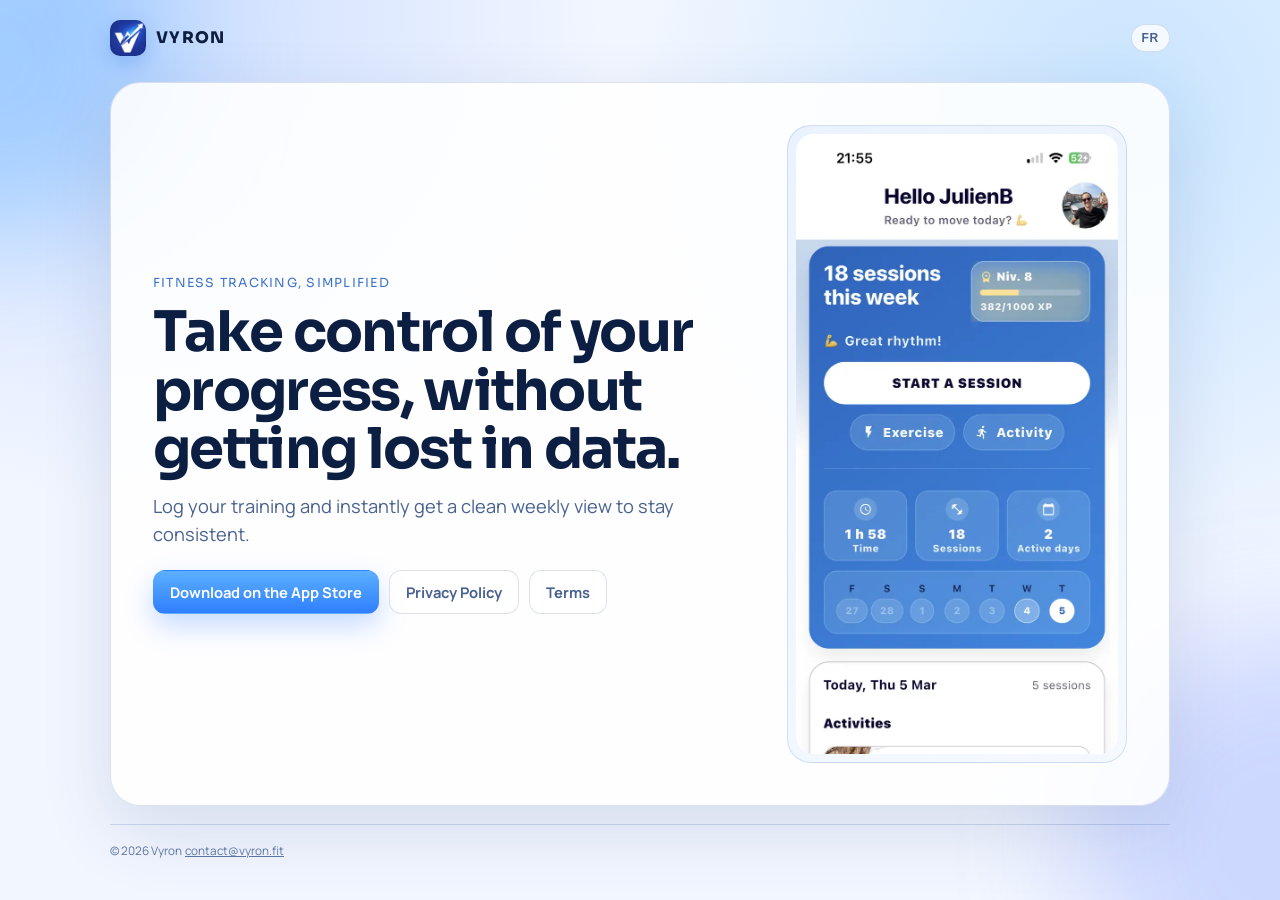
==== commit 8241b392: "site: simplify landing and add bilingual legal pages" ====
--- a/index.html
+++ b/index.html
@@ -1,183 +1,137 @@
 <!doctype html>
-<html lang="fr">
+<html lang="en">
   <head>
     <meta charset="UTF-8" />
     <meta name="viewport" content="width=device-width, initial-scale=1.0" />
-    <title>Vyron | L'app qui structure ta progression</title>
+    <title>Vyron | Clear progress, no data overload</title>
     <meta
       name="description"
-      content="Vyron centralise tes séances, mini-exos et activités pour te faire progresser avec une lecture claire et motivante."
+      content="Vyron helps you track sessions, activities, and mini-workouts with a simple and clear progress view."
     />
     <link rel="preconnect" href="https://fonts.googleapis.com" />
     <link rel="preconnect" href="https://fonts.gstatic.com" crossorigin />
     <link
-      href="https://fonts.googleapis.com/css2?family=Sora:wght@500;700;800&family=Plus+Jakarta+Sans:wght@400;500;600;700;800&display=swap"
+      href="https://fonts.googleapis.com/css2?family=Sora:wght@600;700;800&family=Manrope:wght@400;500;600;700&display=swap"
       rel="stylesheet"
     />
     <link rel="stylesheet" href="style.css" />
   </head>
   <body>
-    <div class="ambient ambient-left" aria-hidden="true"></div>
-    <div class="ambient ambient-right" aria-hidden="true"></div>
-    <div class="grain" aria-hidden="true"></div>
+    <div class="bg-glow bg-glow-left" aria-hidden="true"></div>
+    <div class="bg-glow bg-glow-right" aria-hidden="true"></div>
 
-    <header class="topbar container reveal-0">
-      <a href="index.html" class="logo" aria-label="Accueil Vyron">
-        <span class="logo-mark">V</span>
+    <header class="topbar container">
+      <a href="index.html" class="brand" aria-label="Vyron home">
+        <img src="assets/vyron-logo.webp" alt="Vyron logo" width="36" height="36" />
         <span>VYRON</span>
       </a>
-      <nav class="menu" aria-label="Navigation principale">
-        <a href="#features">Fonctionnalités</a>
-        <a href="#results">Résultats</a>
-        <a href="#plans">Offres</a>
-      </nav>
-      <a class="btn btn-small" href="privacy.html">Confidentialité</a>
+      <button id="langToggle" class="lang-toggle" type="button" aria-label="Switch language">FR</button>
     </header>
 
     <main class="container">
-      <section class="hero reveal-1">
+      <section class="hero">
         <div class="hero-copy">
-          <p class="tag">FITNESS TRACKING PLATFORM</p>
-          <h1>Prends le contrôle de ta progression, sans te perdre dans les données.</h1>
-          <p class="subtitle">
-            Vyron transforme chaque effort en progression lisible: séances, mini-exos, activités,
-            score global, feedback concret.
+          <p class="eyebrow" data-en="Fitness tracking, simplified" data-fr="Suivi fitness, simplifié">
+            Fitness tracking, simplified
           </p>
-          <div class="hero-actions">
+          <h1
+            data-en="Take control of your progress, without getting lost in data."
+            data-fr="Prends le contrôle de ta progression, sans te perdre dans les données."
+          >
+            Take control of your progress, without getting lost in data.
+          </h1>
+          <p
+            class="lead"
+            data-en="Log your training and instantly get a clean weekly view to stay consistent."
+            data-fr="Enregistre tes entraînements et obtiens instantanément une vue hebdomadaire claire pour rester régulier."
+          >
+            Log your training and instantly get a clean weekly view to stay consistent.
+          </p>
+
+          <div class="actions">
             <a
               class="btn btn-primary"
               href="https://apps.apple.com/app/idXXXXXXXXXX"
               target="_blank"
               rel="noopener noreferrer"
-              >Télécharger sur l'App Store</a
+              data-en="Download on the App Store"
+              data-fr="Télécharger sur l'App Store"
+              >Download on the App Store</a
             >
-            <a class="btn btn-outline" href="#features">Voir les fonctionnalités</a>
-          </div>
-          <div class="mini-proof">
-            <span>iPhone</span>
-            <span>Suivi quotidien</span>
-            <span>Score motivant</span>
+            <a
+              class="btn btn-ghost"
+              href="privacy.html"
+              data-en="Privacy Policy"
+              data-fr="Confidentialité"
+              >Privacy Policy</a
+            >
+            <a
+              class="btn btn-ghost"
+              href="terms.html"
+              data-en="Terms"
+              data-fr="CGU"
+              >Terms</a
+            >
           </div>
         </div>
 
-        <div class="hero-ui" aria-hidden="true">
-          <article class="widget widget-main">
-            <div class="widget-head">
-              <p>Score activité</p>
-              <strong>742</strong>
-            </div>
-            <div class="sparkline">
-              <span style="--h: 36%"></span>
-              <span style="--h: 55%"></span>
-              <span style="--h: 41%"></span>
-              <span style="--h: 68%"></span>
-              <span style="--h: 74%"></span>
-              <span style="--h: 81%"></span>
-              <span style="--h: 92%"></span>
-            </div>
-            <p class="widget-note">+22% sur les 30 derniers jours</p>
-          </article>
-          <article class="widget widget-split">
-            <h3>Répartition</h3>
-            <ul>
-              <li><span>Séances</span><strong>54%</strong></li>
-              <li><span>Activités</span><strong>29%</strong></li>
-              <li><span>Mini-exos</span><strong>17%</strong></li>
-            </ul>
-          </article>
-        </div>
-      </section>
-
-      <section id="results" class="kpi-strip reveal-2">
-        <div><strong>+3.4x</strong><span>plus de régularité visible</span></div>
-        <div><strong>1 écran</strong><span>pour comprendre ta semaine</span></div>
-        <div><strong>0 friction</strong><span>tu enregistres, Vyron synthétise</span></div>
-      </section>
-
-      <section id="features" class="features reveal-3">
-        <article class="feature">
-          <h2>Suivi unifié</h2>
-          <p>Tout est au même endroit: séances, activités, mini-exos, sans changer de logique.</p>
-        </article>
-        <article class="feature">
-          <h2>Synthèse intelligente</h2>
-          <p>Lecture claire de ta période: progression, équilibre, effort utile, axes prioritaires.</p>
-        </article>
-        <article class="feature">
-          <h2>Feedback motivant</h2>
-          <p>Des retours adaptés à ton niveau actuel, même au tout début de ton parcours.</p>
-        </article>
-      </section>
-
-      <section class="workflow reveal-4">
-        <h2>Un flow simple, orienté résultats</h2>
-        <div class="steps">
-          <article>
-            <p class="step-index">01</p>
-            <h3>Fais ton effort</h3>
-            <p>Une séance complète, une activité, ou 2 minutes de mini-exo.</p>
-          </article>
-          <article>
-            <p class="step-index">02</p>
-            <h3>Vyron calcule</h3>
-            <p>XP, score, volume, et tendances sont consolidés automatiquement.</p>
-          </article>
-          <article>
-            <p class="step-index">03</p>
-            <h3>Tu ajustes</h3>
-            <p>Tu sais quoi renforcer et comment rester constant semaine après semaine.</p>
-          </article>
-        </div>
-      </section>
-
-      <section id="plans" class="plans reveal-5">
-        <article class="plan plan-main">
-          <p class="plan-tag">RECOMMANDÉ</p>
-          <h3>Vyron App</h3>
-          <p class="plan-price">Téléchargement gratuit</p>
-          <ul>
-            <li>Suivi complet des entraînements</li>
-            <li>Synthèse et progression</li>
-            <li>Lecture & feedback personnalisés</li>
-          </ul>
-          <a
-            class="btn btn-primary"
-            href="https://apps.apple.com/app/idXXXXXXXXXX"
-            target="_blank"
-            rel="noopener noreferrer"
-            >Installer maintenant</a
-          >
-        </article>
-        <article class="plan">
-          <h3>Informations légales</h3>
-          <p class="plan-text">
-            Consulte la politique de confidentialité pour comprendre précisément le traitement des
-            données.
-          </p>
-          <a class="btn btn-outline" href="privacy.html">Voir la politique</a>
-        </article>
-      </section>
-
-      <section class="final-cta reveal-6">
-        <h2>Tu veux progresser avec une vision claire?</h2>
-        <p>Commence aujourd'hui et construis une régularité qui tient dans le temps.</p>
-        <a
-          class="btn btn-primary"
-          href="https://apps.apple.com/app/idXXXXXXXXXX"
-          target="_blank"
-          rel="noopener noreferrer"
-          >Ouvrir l'App Store</a
-        >
+        <figure class="app-shot">
+          <img
+            id="appPreview"
+            src="assets/vyron-app-preview.webp"
+            alt="Vyron app preview"
+            width="720"
+            height="1561"
+            loading="lazy"
+          />
+        </figure>
       </section>
     </main>
 
     <footer class="footer container">
       <small>© <span id="year"></span> Vyron</small>
-      <small><a href="privacy.html">Politique de confidentialité</a></small>
+      <small><a href="mailto:contact@vyron.fit">contact@vyron.fit</a></small>
     </footer>
 
     <script>
-      document.getElementById("year").textContent = new Date().getFullYear();
+      const yearNode = document.getElementById("year");
+      if (yearNode) yearNode.textContent = new Date().getFullYear();
+
+      const langToggle = document.getElementById("langToggle");
+      const i18nNodes = document.querySelectorAll("[data-en][data-fr]");
+      const appPreview = document.getElementById("appPreview");
+
+      function applyLang(lang) {
+        const safeLang = lang === "fr" ? "fr" : "en";
+        document.documentElement.lang = safeLang;
+        i18nNodes.forEach((node) => {
+          node.textContent = node.dataset[safeLang];
+        });
+        if (langToggle) {
+          langToggle.textContent = safeLang === "en" ? "FR" : "EN";
+          langToggle.setAttribute(
+            "aria-label",
+            safeLang === "en" ? "Switch to French" : "Passer en anglais"
+          );
+        }
+        if (appPreview) {
+          appPreview.src =
+            safeLang === "fr"
+              ? "assets/vyron-app-preview-fr.webp"
+              : "assets/vyron-app-preview.webp";
+        }
+      }
+
+      const initialLang = localStorage.getItem("vyron-lang") || "en";
+      applyLang(initialLang);
+
+      if (langToggle) {
+        langToggle.addEventListener("click", () => {
+          const nextLang = document.documentElement.lang === "en" ? "fr" : "en";
+          localStorage.setItem("vyron-lang", nextLang);
+          applyLang(nextLang);
+        });
+      }
     </script>
   </body>
 </html>
--- a/style.css
+++ b/style.css
@@ -1,18 +1,15 @@
 :root {
-  --bg-900: #041129;
-  --bg-850: #071a3d;
-  --bg-800: #0a2758;
-  --surface: #0b1f47;
-  --surface-2: #0d2a5f;
-  --line: rgba(168, 202, 255, 0.24);
-  --text: #eef5ff;
-  --muted: #aac4ec;
-  --blue: #2d8dff;
-  --blue-2: #58b3ff;
-  --radius-xl: 24px;
-  --radius-lg: 16px;
+  --bg: #f2f6ff;
+  --text: #0f1f3f;
+  --muted: #48618f;
+  --line: rgba(36, 72, 141, 0.16);
+  --surface: rgba(255, 255, 255, 0.88);
+  --brand: #2f7fff;
+  --brand-2: #5cafff;
+  --radius-xl: 30px;
+  --radius-lg: 18px;
   --radius-sm: 12px;
-  --shadow: 0 24px 80px rgba(3, 9, 24, 0.5);
+  --shadow: 0 24px 70px rgba(32, 62, 118, 0.14);
 }
 
 * {
@@ -26,23 +23,19 @@
 }
 
 body {
+  font-family: "Manrope", "Avenir Next", sans-serif;
   color: var(--text);
-  font-family: "Plus Jakarta Sans", "Avenir Next", sans-serif;
   background:
-    radial-gradient(circle at 0% 0%, #14418f 0%, transparent 30%),
-    radial-gradient(circle at 100% 0%, #0e3579 0%, transparent 28%),
-    linear-gradient(180deg, var(--bg-900) 0%, var(--bg-850) 55%, #050f24 100%);
+    radial-gradient(circle at 8% 0%, rgba(114, 164, 255, 0.32) 0%, transparent 34%),
+    radial-gradient(circle at 88% 12%, rgba(89, 183, 255, 0.28) 0%, transparent 36%),
+    var(--bg);
   line-height: 1.5;
   overflow-x: hidden;
-  position: relative;
 }
 
 h1,
-h2,
-h3,
-.logo,
-.tag,
-.step-index {
+.brand,
+.eyebrow {
   font-family: "Sora", "Avenir Next", sans-serif;
 }
 
@@ -51,579 +44,263 @@
 }
 
 .container {
-  width: min(1140px, calc(100% - 42px));
+  width: min(1060px, calc(100% - 44px));
   margin: 0 auto;
 }
 
-.ambient {
+.bg-glow {
   position: fixed;
   border-radius: 999px;
-  filter: blur(24px);
+  filter: blur(60px);
   pointer-events: none;
-  z-index: -3;
-}
-
-.ambient-left {
+  z-index: -1;
+}
+
+.bg-glow-left {
   width: 360px;
   height: 360px;
-  left: -130px;
-  top: -90px;
-  background: radial-gradient(circle, rgba(73, 165, 255, 0.54) 0%, rgba(73, 165, 255, 0) 72%);
-  animation: driftA 12s ease-in-out infinite;
-}
-
-.ambient-right {
-  width: 440px;
-  height: 440px;
-  right: -180px;
-  bottom: -140px;
-  background: radial-gradient(circle, rgba(34, 104, 235, 0.48) 0%, rgba(34, 104, 235, 0) 74%);
-  animation: driftB 10s ease-in-out infinite;
-}
-
-.grain {
-  position: fixed;
-  inset: 0;
-  z-index: -2;
-  opacity: 0.12;
-  pointer-events: none;
-  background-image: radial-gradient(rgba(255, 255, 255, 0.6) 0.6px, transparent 0.6px);
-  background-size: 3px 3px;
-  mask-image: linear-gradient(to bottom, rgba(0, 0, 0, 0.7), rgba(0, 0, 0, 0.2));
+  left: -190px;
+  top: -120px;
+  background: rgba(94, 176, 255, 0.4);
+}
+
+.bg-glow-right {
+  width: 420px;
+  height: 420px;
+  right: -220px;
+  bottom: -150px;
+  background: rgba(102, 131, 255, 0.26);
 }
 
 .topbar {
-  padding: 18px 0;
-  display: grid;
-  grid-template-columns: auto 1fr auto;
-  align-items: center;
-  gap: 18px;
-}
-
-.logo {
+  padding: 20px 0 16px;
+  display: flex;
+  justify-content: space-between;
+  align-items: center;
+}
+
+.brand {
   text-decoration: none;
+  display: inline-flex;
+  align-items: center;
+  gap: 10px;
   font-weight: 800;
   letter-spacing: 0.08em;
-  display: inline-flex;
-  align-items: center;
-  gap: 10px;
-}
-
-.logo-mark {
-  width: 30px;
-  height: 30px;
-  border-radius: 9px;
-  display: inline-flex;
-  align-items: center;
-  justify-content: center;
-  background: linear-gradient(140deg, var(--blue-2), var(--blue));
-  color: white;
-  font-weight: 800;
-  box-shadow: 0 8px 22px rgba(45, 141, 255, 0.46);
-}
-
-.menu {
-  justify-self: center;
-  display: inline-flex;
-  gap: 18px;
+}
+
+.brand img {
+  width: 36px;
+  height: 36px;
+  border-radius: 10px;
+  box-shadow: 0 8px 20px rgba(46, 120, 227, 0.28);
+}
+
+.lang-toggle {
   border: 1px solid var(--line);
-  background: rgba(8, 25, 58, 0.72);
+  background: rgba(255, 255, 255, 0.76);
+  color: var(--muted);
   border-radius: 999px;
-  padding: 8px 12px;
-}
-
-.menu a {
-  text-decoration: none;
-  color: var(--muted);
-  font-size: 0.92rem;
-  font-weight: 600;
-}
-
-.btn {
-  display: inline-flex;
-  align-items: center;
-  justify-content: center;
-  text-decoration: none;
-  border-radius: var(--radius-sm);
-  border: 1px solid transparent;
-  padding: 12px 18px;
-  font-size: 0.95rem;
-  font-weight: 800;
-  transition: transform 0.18s ease, box-shadow 0.18s ease, background 0.18s ease;
-}
-
-.btn:hover {
-  transform: translateY(-2px);
-}
-
-.btn-small {
-  padding: 9px 14px;
-  font-size: 0.84rem;
-  color: var(--muted);
-  border-color: var(--line);
-  background: rgba(9, 27, 62, 0.65);
-}
-
-.btn-primary {
-  background: linear-gradient(180deg, var(--blue-2), var(--blue));
-  color: #fff;
-  box-shadow: 0 14px 36px rgba(45, 141, 255, 0.42);
-}
-
-.btn-outline {
-  border-color: var(--line);
-  background: rgba(10, 30, 68, 0.56);
-  color: var(--text);
+  font-size: 0.75rem;
+  font-weight: 700;
+  letter-spacing: 0.06em;
+  padding: 6px 10px;
+  cursor: pointer;
 }
 
 .hero {
-  margin-top: 20px;
+  margin-top: 10px;
+  border: 1px solid var(--line);
+  border-radius: var(--radius-xl);
+  background: var(--surface);
+  box-shadow: var(--shadow);
+  padding: clamp(20px, 3.5vw, 42px);
   display: grid;
-  grid-template-columns: 1.1fr 0.9fr;
-  gap: 24px;
-  align-items: stretch;
-}
-
-.hero-copy {
-  padding: 14px 0;
-}
-
-.tag {
+  grid-template-columns: 1fr min(38vw, 340px);
+  gap: clamp(18px, 3vw, 38px);
+  align-items: center;
+}
+
+.eyebrow {
   margin: 0;
-  font-size: 0.76rem;
-  letter-spacing: 0.14em;
-  font-weight: 700;
-  color: #8ec1ff;
+  color: #3c72cb;
+  font-size: 0.78rem;
+  letter-spacing: 0.1em;
+  text-transform: uppercase;
 }
 
 h1 {
-  margin: 8px 0 14px;
-  font-size: clamp(2rem, 5.2vw, 4rem);
-  line-height: 1.02;
+  margin: 10px 0 14px;
+  font-size: clamp(2rem, 4.8vw, 3.5rem);
+  line-height: 1.05;
   letter-spacing: -0.03em;
+  color: #0c1f43;
+  max-width: 16ch;
   text-wrap: balance;
 }
 
-.subtitle {
+.lead {
   margin: 0;
+  color: var(--muted);
+  font-size: clamp(1rem, 1.5vw, 1.14rem);
   max-width: 56ch;
-  color: var(--muted);
-  font-size: clamp(1rem, 1.8vw, 1.15rem);
-}
-
-.hero-actions {
-  margin-top: 24px;
+}
+
+.actions {
+  margin-top: 22px;
   display: flex;
   flex-wrap: wrap;
-  gap: 12px;
-}
-
-.mini-proof {
+  gap: 10px;
+}
+
+.btn {
+  text-decoration: none;
+  display: inline-flex;
+  align-items: center;
+  justify-content: center;
+  border: 1px solid transparent;
+  border-radius: var(--radius-sm);
+  font-size: 0.92rem;
+  font-weight: 700;
+  padding: 10px 16px;
+  transition: transform 0.18s ease;
+}
+
+.btn:hover {
+  transform: translateY(-1px);
+}
+
+.btn-primary {
+  color: #fff;
+  background: linear-gradient(180deg, var(--brand-2), var(--brand));
+  box-shadow: 0 12px 28px rgba(47, 127, 255, 0.27);
+}
+
+.btn-ghost {
+  color: var(--muted);
+  border-color: var(--line);
+  background: rgba(255, 255, 255, 0.72);
+}
+
+.app-shot {
+  margin: 0;
+  border-radius: 24px;
+  border: 1px solid rgba(58, 106, 191, 0.18);
+  background: linear-gradient(145deg, rgba(232, 241, 255, 0.9), rgba(243, 248, 255, 0.82));
+  padding: 8px;
+}
+
+.app-shot img {
+  width: 100%;
+  height: auto;
+  max-height: 620px;
+  object-fit: cover;
+  object-position: top;
+  display: block;
+  border-radius: 18px;
+}
+
+.footer {
+  border-top: 1px solid rgba(58, 95, 160, 0.2);
   margin-top: 18px;
-  display: flex;
-  flex-wrap: wrap;
-  gap: 8px;
-}
-
-.mini-proof span {
+  padding: 14px 0 28px;
+  color: #5b75a3;
+  font-size: 0.88rem;
+}
+
+.card {
   border: 1px solid var(--line);
-  border-radius: 999px;
-  padding: 5px 10px;
-  color: var(--muted);
-  font-size: 0.83rem;
-  background: rgba(9, 27, 62, 0.46);
-}
-
-.hero-ui {
-  padding: 16px;
-  border-radius: var(--radius-xl);
-  border: 1px solid var(--line);
-  background:
-    linear-gradient(145deg, rgba(13, 42, 95, 0.92), rgba(8, 25, 60, 0.94)),
-    linear-gradient(180deg, transparent, transparent);
+  border-radius: var(--radius-lg);
+  background: rgba(255, 255, 255, 0.92);
   box-shadow: var(--shadow);
-  display: grid;
-  gap: 12px;
-}
-
-.widget {
-  border: 1px solid rgba(168, 202, 255, 0.22);
-  border-radius: 16px;
-  background: rgba(6, 19, 46, 0.62);
-  padding: 14px;
-}
-
-.widget-head {
+  padding: clamp(18px, 3vw, 28px);
+}
+
+.legal-page .bg-glow {
+  opacity: 0.75;
+}
+
+.legal-shell {
+  padding: 18px 0 32px;
+}
+
+.legal-toolbar {
+  margin-bottom: 12px;
   display: flex;
   justify-content: space-between;
-  align-items: baseline;
-}
-
-.widget-head p {
-  margin: 0;
-  color: var(--muted);
-  font-size: 0.88rem;
-}
-
-.widget-head strong {
-  font-size: 1.7rem;
-}
-
-.sparkline {
-  margin: 12px 0;
-  height: 95px;
-  display: grid;
-  grid-template-columns: repeat(7, 1fr);
-  align-items: end;
-  gap: 6px;
-}
-
-.sparkline span {
-  height: var(--h);
-  border-radius: 8px;
-  background: linear-gradient(180deg, #80c8ff 0%, #2d8dff 100%);
-  box-shadow: 0 8px 16px rgba(45, 141, 255, 0.35);
-  animation: growBar 700ms ease both;
-}
-
-.sparkline span:nth-child(2) { animation-delay: 35ms; }
-.sparkline span:nth-child(3) { animation-delay: 70ms; }
-.sparkline span:nth-child(4) { animation-delay: 105ms; }
-.sparkline span:nth-child(5) { animation-delay: 140ms; }
-.sparkline span:nth-child(6) { animation-delay: 175ms; }
-.sparkline span:nth-child(7) { animation-delay: 210ms; }
-
-.widget-note {
-  margin: 0;
-  color: #c5dbff;
-  font-size: 0.87rem;
-}
-
-.widget-split h3 {
+  align-items: center;
+}
+
+.legal-back {
+  color: var(--muted);
+  text-decoration: none;
+  font-weight: 600;
+}
+
+.legal-block h1 {
   margin: 0 0 8px;
-  font-size: 1rem;
-}
-
-.widget-split ul {
-  list-style: none;
-  margin: 0;
-  padding: 0;
-  display: grid;
-  gap: 7px;
-}
-
-.widget-split li {
+  max-width: none;
+  font-size: clamp(1.7rem, 4vw, 2.4rem);
+}
+
+.legal-block h2 {
+  margin: 20px 0 8px;
+  font-family: "Sora", "Avenir Next", sans-serif;
+  font-size: 1.05rem;
+  color: #132a53;
+}
+
+.legal-block p {
+  margin: 0 0 8px;
+  color: #223d6d;
+}
+
+.legal-block a {
+  color: #215ec9;
+  font-weight: 700;
+}
+
+.legal-links {
+  margin-top: 12px;
   display: flex;
-  justify-content: space-between;
-  align-items: center;
-  color: var(--muted);
-  font-size: 0.9rem;
-}
-
-.widget-split strong {
-  color: #fff;
-}
-
-.kpi-strip {
-  margin-top: 20px;
-  display: grid;
-  grid-template-columns: repeat(3, 1fr);
-  gap: 10px;
-}
-
-.kpi-strip div {
-  border: 1px solid var(--line);
-  border-radius: var(--radius-lg);
-  background: rgba(8, 23, 54, 0.68);
-  padding: 14px;
-}
-
-.kpi-strip strong {
-  display: block;
-  font-size: 1.35rem;
-}
-
-.kpi-strip span {
-  color: var(--muted);
-  font-size: 0.9rem;
-}
-
-.features {
-  margin-top: 18px;
-  display: grid;
-  grid-template-columns: repeat(3, 1fr);
   gap: 12px;
 }
 
-.feature {
-  border: 1px solid var(--line);
-  border-radius: var(--radius-lg);
-  background: linear-gradient(160deg, rgba(13, 42, 95, 0.76), rgba(8, 24, 56, 0.86));
-  padding: 16px;
-}
-
-.feature h2 {
-  margin: 0 0 8px;
-  font-size: 1.2rem;
-}
-
-.feature p {
-  margin: 0;
-  color: var(--muted);
-}
-
-.workflow {
-  margin-top: 18px;
-  border: 1px solid var(--line);
-  border-radius: var(--radius-xl);
-  background: linear-gradient(160deg, rgba(12, 34, 77, 0.8), rgba(8, 21, 49, 0.9));
-  box-shadow: var(--shadow);
-  padding: 18px;
-}
-
-.workflow h2 {
-  margin: 0 0 12px;
-  font-size: clamp(1.2rem, 2.5vw, 1.8rem);
-}
-
-.steps {
-  display: grid;
-  grid-template-columns: repeat(3, 1fr);
-  gap: 10px;
-}
-
-.steps article {
-  border: 1px solid rgba(168, 202, 255, 0.2);
-  border-radius: var(--radius-lg);
-  padding: 12px;
-  background: rgba(6, 18, 43, 0.55);
-}
-
-.step-index {
-  margin: 0 0 8px;
-  color: #8ec1ff;
-  font-size: 0.8rem;
-  letter-spacing: 0.1em;
-}
-
-.steps h3 {
-  margin: 0 0 6px;
-  font-size: 1rem;
-}
-
-.steps p {
-  margin: 0;
-  color: var(--muted);
-  font-size: 0.9rem;
-}
-
-.plans {
-  margin-top: 18px;
-  display: grid;
-  grid-template-columns: 1.1fr 0.9fr;
-  gap: 12px;
-}
-
-.plan {
-  border: 1px solid var(--line);
-  border-radius: var(--radius-xl);
-  padding: 18px;
-  background: linear-gradient(160deg, rgba(13, 39, 88, 0.78), rgba(8, 22, 52, 0.88));
-}
-
-.plan-main {
-  box-shadow: var(--shadow);
-}
-
-.plan-tag {
-  margin: 0;
-  display: inline-flex;
-  padding: 4px 9px;
-  border-radius: 999px;
-  border: 1px solid rgba(136, 208, 255, 0.35);
-  color: #9dd1ff;
-  font-size: 0.73rem;
-  letter-spacing: 0.09em;
-}
-
-.plan h3 {
-  margin: 8px 0 4px;
-  font-size: 1.35rem;
-}
-
-.plan-price {
-  margin: 0 0 10px;
-  color: #c7dbfa;
+.legal-links a {
+  text-decoration: none;
+  color: var(--muted);
   font-weight: 600;
 }
 
-.plan ul {
-  margin: 0 0 14px;
-  padding-left: 18px;
-  color: var(--muted);
-}
-
-.plan li {
-  margin-bottom: 6px;
-}
-
-.plan-text {
-  margin: 0 0 14px;
-  color: var(--muted);
-}
-
-.final-cta {
-  margin: 18px 0 20px;
-  border: 1px solid rgba(150, 210, 255, 0.36);
-  border-radius: var(--radius-xl);
-  padding: 24px;
-  text-align: center;
-  background:
-    radial-gradient(circle at 20% 10%, rgba(77, 170, 255, 0.3), transparent 35%),
-    radial-gradient(circle at 80% 90%, rgba(45, 141, 255, 0.2), transparent 35%),
-    linear-gradient(160deg, rgba(9, 30, 71, 0.94), rgba(8, 23, 54, 0.98));
-  box-shadow: var(--shadow);
-}
-
-.final-cta h2 {
-  margin: 0 0 6px;
-  font-size: clamp(1.35rem, 3.2vw, 2rem);
-}
-
-.final-cta p {
-  margin: 0 0 14px;
-  color: var(--muted);
-}
-
-.footer {
-  border-top: 1px solid rgba(168, 202, 255, 0.18);
-  padding: 16px 0 26px;
-  display: flex;
-  justify-content: space-between;
-  gap: 10px;
-  color: #8ca9d2;
-  font-size: 0.88rem;
-}
-
-.footer a {
-  text-decoration: none;
-  color: #bcd3f6;
-}
-
-.card {
-  margin-top: 16px;
-  padding: 18px;
-  border: 1px solid var(--line);
-  border-radius: var(--radius-xl);
-  background: linear-gradient(160deg, rgba(13, 42, 95, 0.75), rgba(8, 24, 56, 0.88));
-}
-
-.reveal-0,
-.reveal-1,
-.reveal-2,
-.reveal-3,
-.reveal-4,
-.reveal-5,
-.reveal-6 {
-  opacity: 0;
-  transform: translateY(16px);
-  animation: fadeRise 680ms ease forwards;
-}
-
-.reveal-1 { animation-delay: 90ms; }
-.reveal-2 { animation-delay: 150ms; }
-.reveal-3 { animation-delay: 220ms; }
-.reveal-4 { animation-delay: 280ms; }
-.reveal-5 { animation-delay: 340ms; }
-.reveal-6 { animation-delay: 390ms; }
-
-@keyframes fadeRise {
-  to {
-    opacity: 1;
-    transform: translateY(0);
-  }
-}
-
-@keyframes growBar {
-  from {
-    transform: scaleY(0.25);
-    transform-origin: bottom;
-    opacity: 0.2;
-  }
-  to {
-    transform: scaleY(1);
-    opacity: 1;
-  }
-}
-
-@keyframes driftA {
-  0%,
-  100% { transform: translate(0, 0); }
-  50% { transform: translate(10px, 16px); }
-}
-
-@keyframes driftB {
-  0%,
-  100% { transform: translate(0, 0); }
-  50% { transform: translate(-12px, -14px); }
-}
-
-@media (max-width: 980px) {
-  .topbar {
-    grid-template-columns: auto auto;
-    grid-template-areas:
-      "logo action"
-      "menu menu";
-  }
-
-  .logo { grid-area: logo; }
-  .menu { grid-area: menu; justify-self: start; }
-  .topbar .btn-small { grid-area: action; justify-self: end; }
-
+@media (max-width: 900px) {
   .hero {
     grid-template-columns: 1fr;
   }
 
-  .kpi-strip,
-  .features,
-  .steps,
-  .plans {
-    grid-template-columns: 1fr;
-  }
-}
-
-@media (max-width: 680px) {
+  h1 {
+    max-width: none;
+  }
+
+  .app-shot {
+    max-width: 320px;
+  }
+}
+
+@media (max-width: 640px) {
   .container {
-    width: min(1140px, calc(100% - 26px));
-  }
-
-  .menu {
-    width: 100%;
-    justify-content: space-between;
-    gap: 10px;
-    padding: 8px 10px;
-  }
-
-  .hero-actions {
+    width: min(1060px, calc(100% - 24px));
+  }
+
+  .actions {
     display: grid;
     grid-template-columns: 1fr;
   }
 
-  .footer {
-    flex-direction: column;
+  .app-shot {
+    max-width: none;
+  }
+
+  .legal-toolbar {
     align-items: flex-start;
-  }
-
-  .final-cta {
-    text-align: left;
-  }
-}
-
-@media (prefers-reduced-motion: reduce) {
-  *,
-  *::before,
-  *::after {
-    animation: none !important;
-    transition: none !important;
-  }
-}
+    gap: 10px;
+  }
+}
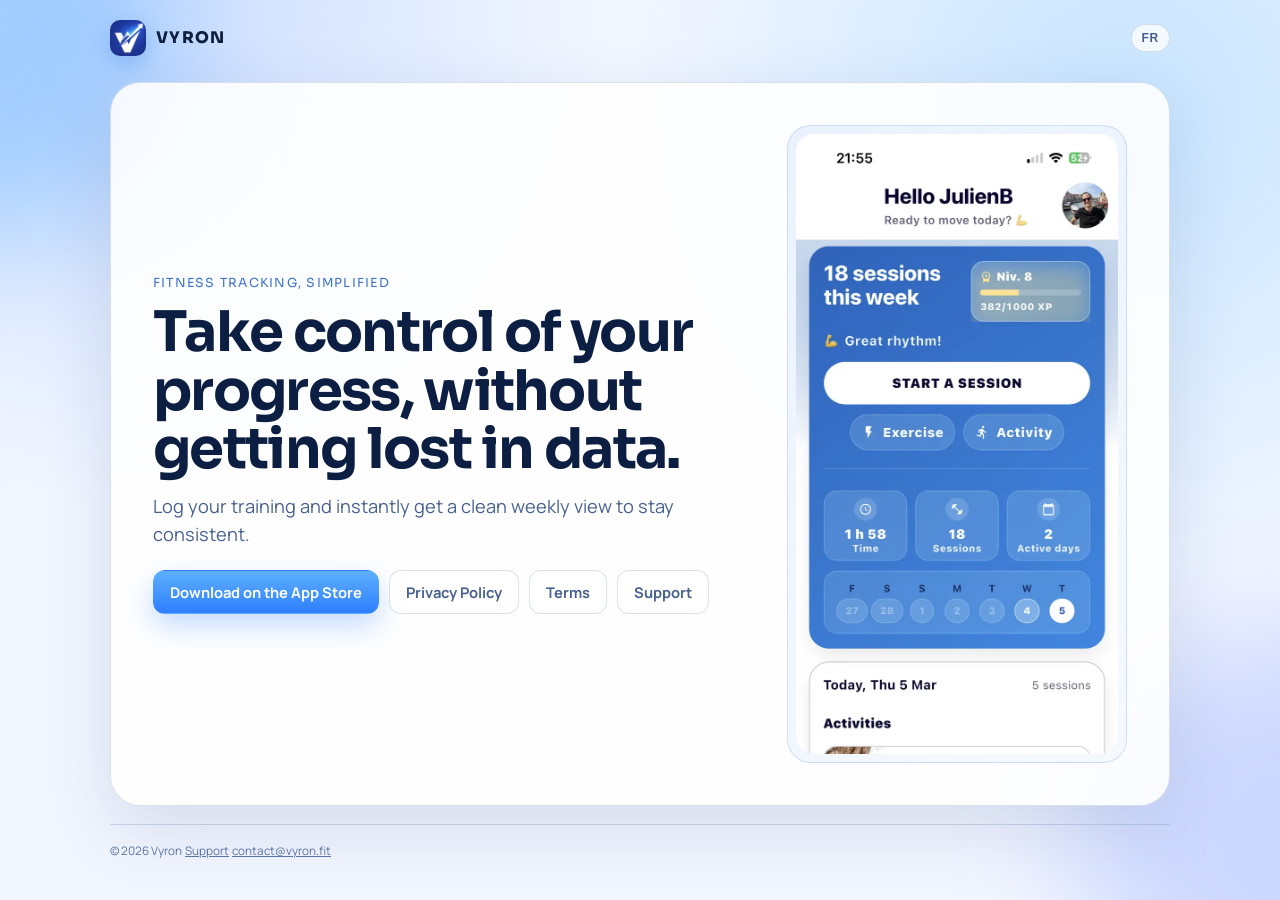
==== commit 683d5471: "site: add bilingual support page and links" ====
--- a/index.html
+++ b/index.html
@@ -72,6 +72,13 @@
               data-fr="CGU"
               >Terms</a
             >
+            <a
+              class="btn btn-ghost"
+              href="support.html"
+              data-en="Support"
+              data-fr="Support"
+              >Support</a
+            >
           </div>
         </div>
 
@@ -90,6 +97,7 @@
 
     <footer class="footer container">
       <small>© <span id="year"></span> Vyron</small>
+      <small><a href="support.html" data-en="Support" data-fr="Support">Support</a></small>
       <small><a href="mailto:contact@vyron.fit">contact@vyron.fit</a></small>
     </footer>
 
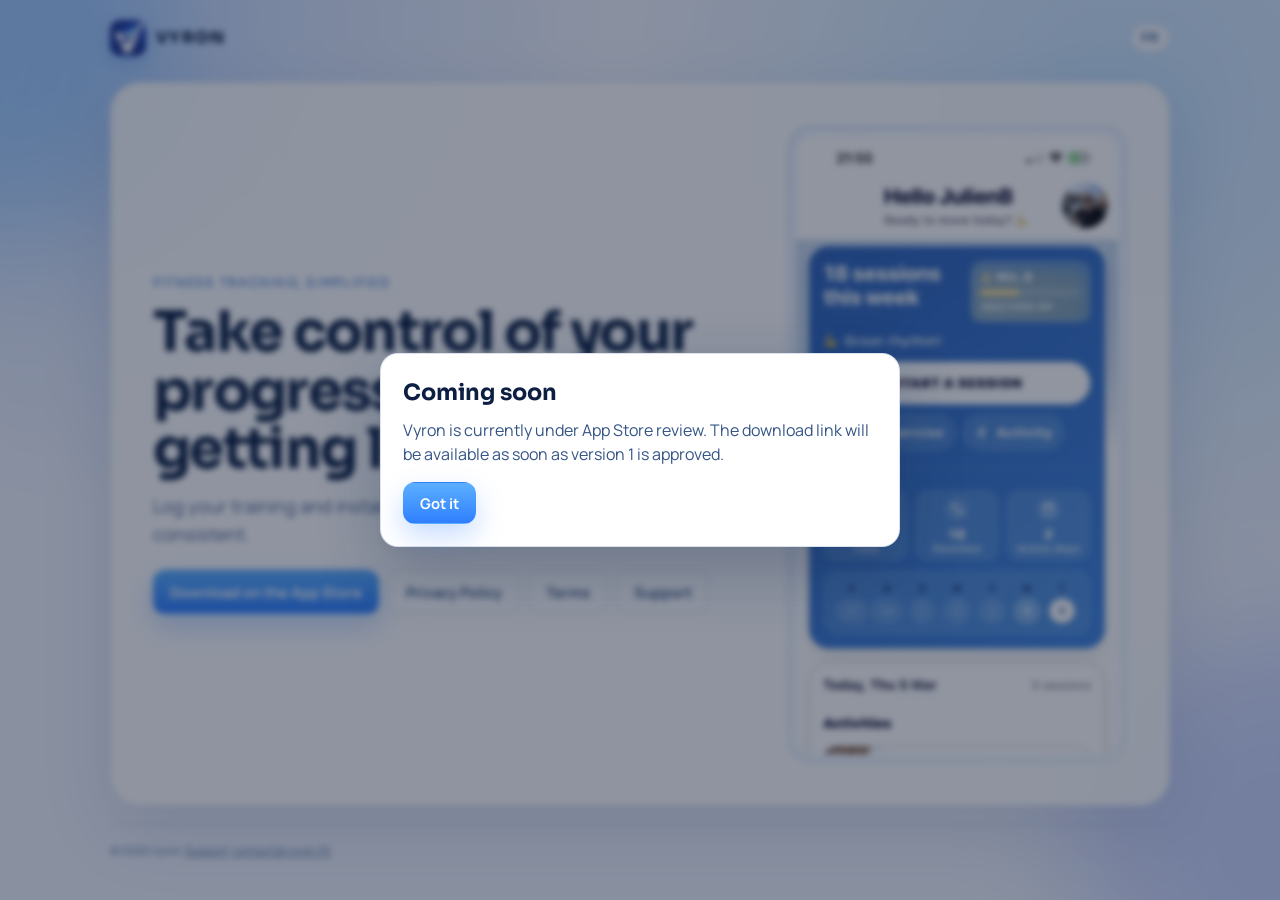
==== commit de933348: "site: show coming soon modal for app download" ====
--- a/index.html
+++ b/index.html
@@ -49,14 +49,13 @@
           </p>
 
           <div class="actions">
-            <a
+            <button
+              id="downloadBtn"
               class="btn btn-primary"
-              href="https://apps.apple.com/app/idXXXXXXXXXX"
-              target="_blank"
-              rel="noopener noreferrer"
+              type="button"
               data-en="Download on the App Store"
               data-fr="Télécharger sur l'App Store"
-              >Download on the App Store</a
+              >Download on the App Store</button
             >
             <a
               class="btn btn-ghost"
@@ -101,6 +100,27 @@
       <small><a href="mailto:contact@vyron.fit">contact@vyron.fit</a></small>
     </footer>
 
+    <div id="comingSoonModal" class="modal-backdrop" hidden>
+      <div class="modal-card" role="dialog" aria-modal="true" aria-labelledby="comingSoonTitle">
+        <h2
+          id="comingSoonTitle"
+          data-en="Coming soon"
+          data-fr="Bientôt disponible"
+        >
+          Coming soon
+        </h2>
+        <p
+          data-en="Vyron is currently under App Store review. The download link will be available as soon as version 1 is approved."
+          data-fr="Vyron est en cours de validation sur l'App Store. Le lien de téléchargement sera disponible dès que la version 1 sera approuvée."
+        >
+          Vyron is currently under App Store review. The download link will be available as soon as version 1 is approved.
+        </p>
+        <button id="closeModalBtn" class="btn btn-primary" type="button" data-en="Got it" data-fr="Compris">
+          Got it
+        </button>
+      </div>
+    </div>
+
     <script>
       const yearNode = document.getElementById("year");
       if (yearNode) yearNode.textContent = new Date().getFullYear();
@@ -108,6 +128,21 @@
       const langToggle = document.getElementById("langToggle");
       const i18nNodes = document.querySelectorAll("[data-en][data-fr]");
       const appPreview = document.getElementById("appPreview");
+      const downloadBtn = document.getElementById("downloadBtn");
+      const comingSoonModal = document.getElementById("comingSoonModal");
+      const closeModalBtn = document.getElementById("closeModalBtn");
+
+      function openComingSoonModal() {
+        if (!comingSoonModal) return;
+        comingSoonModal.hidden = false;
+        document.body.style.overflow = "hidden";
+      }
+
+      function closeComingSoonModal() {
+        if (!comingSoonModal) return;
+        comingSoonModal.hidden = true;
+        document.body.style.overflow = "";
+      }
 
       function applyLang(lang) {
         const safeLang = lang === "fr" ? "fr" : "en";
@@ -140,6 +175,24 @@
           applyLang(nextLang);
         });
       }
+
+      if (downloadBtn) {
+        downloadBtn.addEventListener("click", openComingSoonModal);
+      }
+
+      if (closeModalBtn) {
+        closeModalBtn.addEventListener("click", closeComingSoonModal);
+      }
+
+      if (comingSoonModal) {
+        comingSoonModal.addEventListener("click", (event) => {
+          if (event.target === comingSoonModal) closeComingSoonModal();
+        });
+      }
+
+      document.addEventListener("keydown", (event) => {
+        if (event.key === "Escape") closeComingSoonModal();
+      });
     </script>
   </body>
 </html>
--- a/style.css
+++ b/style.css
@@ -161,8 +161,10 @@
   border-radius: var(--radius-sm);
   font-size: 0.92rem;
   font-weight: 700;
+  font-family: inherit;
   padding: 10px 16px;
   transition: transform 0.18s ease;
+  cursor: pointer;
 }
 
 .btn:hover {
@@ -207,6 +209,39 @@
   font-size: 0.88rem;
 }
 
+.modal-backdrop {
+  position: fixed;
+  inset: 0;
+  background: rgba(10, 22, 46, 0.45);
+  backdrop-filter: blur(3px);
+  display: flex;
+  align-items: center;
+  justify-content: center;
+  padding: 20px;
+  z-index: 1000;
+}
+
+.modal-card {
+  width: min(520px, 100%);
+  background: #fff;
+  border: 1px solid var(--line);
+  border-radius: 18px;
+  box-shadow: 0 24px 60px rgba(17, 40, 80, 0.28);
+  padding: 22px;
+}
+
+.modal-card h2 {
+  margin: 0 0 8px;
+  font-family: "Sora", "Avenir Next", sans-serif;
+  font-size: 1.4rem;
+  color: #0c1f43;
+}
+
+.modal-card p {
+  margin: 0 0 16px;
+  color: #345486;
+}
+
 .card {
   border: 1px solid var(--line);
   border-radius: var(--radius-lg);
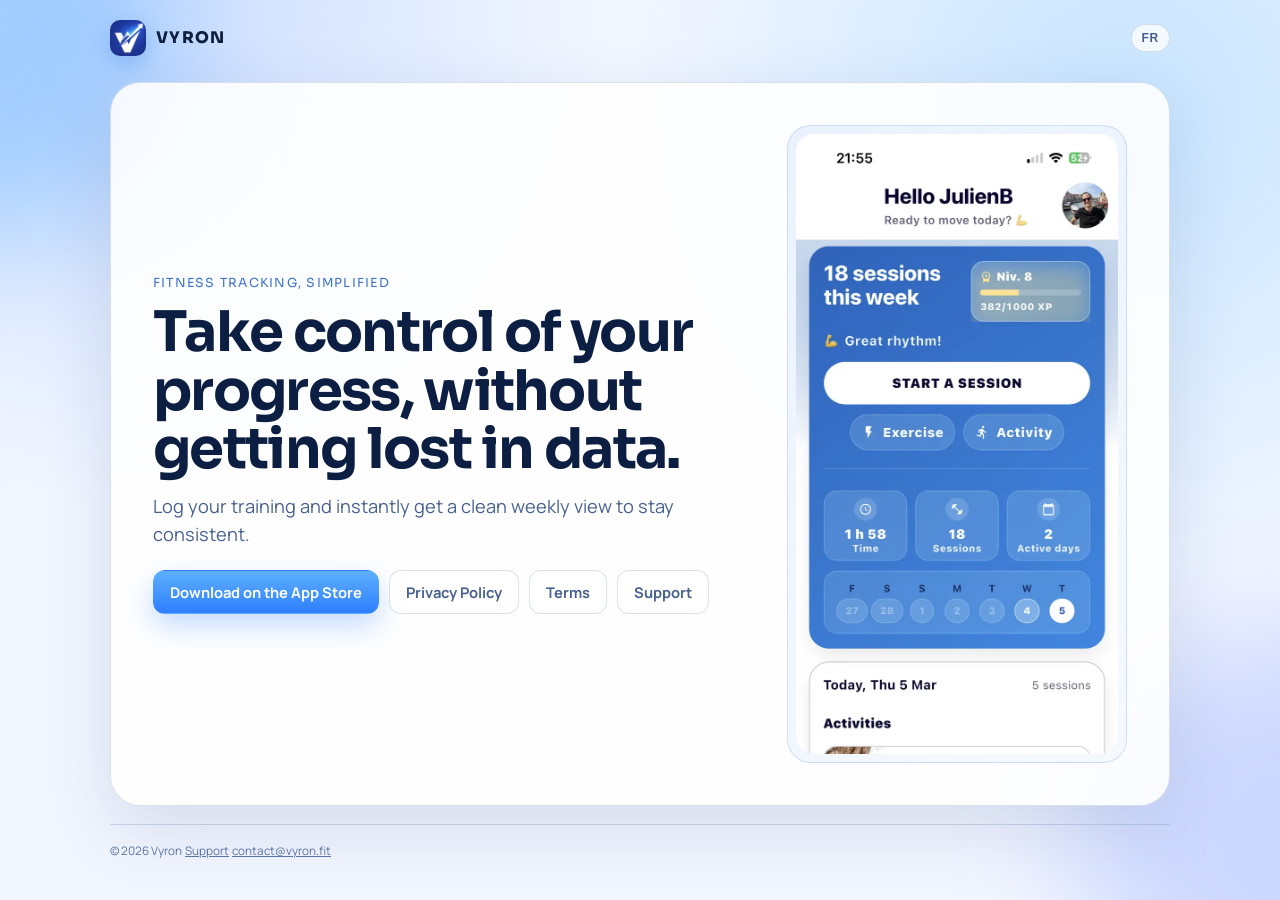
==== commit 96da9c54: "site: integrate coming soon notice inline in hero" ====
--- a/index.html
+++ b/index.html
@@ -79,6 +79,15 @@
               >Support</a
             >
           </div>
+
+          <div id="comingSoonInline" class="coming-soon-inline" hidden>
+            <p
+              data-en="App Store release is coming soon. We will publish the download link as soon as Apple approves version 1."
+              data-fr="La sortie App Store arrive bientôt. Le lien de téléchargement sera publié dès que la version 1 sera approuvée par Apple."
+            >
+              App Store release is coming soon. We will publish the download link as soon as Apple approves version 1.
+            </p>
+          </div>
         </div>
 
         <figure class="app-shot">
@@ -100,27 +109,6 @@
       <small><a href="mailto:contact@vyron.fit">contact@vyron.fit</a></small>
     </footer>
 
-    <div id="comingSoonModal" class="modal-backdrop" hidden>
-      <div class="modal-card" role="dialog" aria-modal="true" aria-labelledby="comingSoonTitle">
-        <h2
-          id="comingSoonTitle"
-          data-en="Coming soon"
-          data-fr="Bientôt disponible"
-        >
-          Coming soon
-        </h2>
-        <p
-          data-en="Vyron is currently under App Store review. The download link will be available as soon as version 1 is approved."
-          data-fr="Vyron est en cours de validation sur l'App Store. Le lien de téléchargement sera disponible dès que la version 1 sera approuvée."
-        >
-          Vyron is currently under App Store review. The download link will be available as soon as version 1 is approved.
-        </p>
-        <button id="closeModalBtn" class="btn btn-primary" type="button" data-en="Got it" data-fr="Compris">
-          Got it
-        </button>
-      </div>
-    </div>
-
     <script>
       const yearNode = document.getElementById("year");
       if (yearNode) yearNode.textContent = new Date().getFullYear();
@@ -129,20 +117,7 @@
       const i18nNodes = document.querySelectorAll("[data-en][data-fr]");
       const appPreview = document.getElementById("appPreview");
       const downloadBtn = document.getElementById("downloadBtn");
-      const comingSoonModal = document.getElementById("comingSoonModal");
-      const closeModalBtn = document.getElementById("closeModalBtn");
-
-      function openComingSoonModal() {
-        if (!comingSoonModal) return;
-        comingSoonModal.hidden = false;
-        document.body.style.overflow = "hidden";
-      }
-
-      function closeComingSoonModal() {
-        if (!comingSoonModal) return;
-        comingSoonModal.hidden = true;
-        document.body.style.overflow = "";
-      }
+      const comingSoonInline = document.getElementById("comingSoonInline");
 
       function applyLang(lang) {
         const safeLang = lang === "fr" ? "fr" : "en";
@@ -177,22 +152,15 @@
       }
 
       if (downloadBtn) {
-        downloadBtn.addEventListener("click", openComingSoonModal);
-      }
-
-      if (closeModalBtn) {
-        closeModalBtn.addEventListener("click", closeComingSoonModal);
-      }
-
-      if (comingSoonModal) {
-        comingSoonModal.addEventListener("click", (event) => {
-          if (event.target === comingSoonModal) closeComingSoonModal();
+        downloadBtn.addEventListener("click", () => {
+          if (!comingSoonInline) return;
+          comingSoonInline.hidden = false;
+          comingSoonInline.classList.remove("is-visible");
+          requestAnimationFrame(() => {
+            comingSoonInline.classList.add("is-visible");
+          });
         });
       }
-
-      document.addEventListener("keydown", (event) => {
-        if (event.key === "Escape") closeComingSoonModal();
-      });
     </script>
   </body>
 </html>
--- a/style.css
+++ b/style.css
@@ -209,37 +209,30 @@
   font-size: 0.88rem;
 }
 
-.modal-backdrop {
-  position: fixed;
-  inset: 0;
-  background: rgba(10, 22, 46, 0.45);
-  backdrop-filter: blur(3px);
-  display: flex;
-  align-items: center;
-  justify-content: center;
-  padding: 20px;
-  z-index: 1000;
-}
-
-.modal-card {
-  width: min(520px, 100%);
-  background: #fff;
-  border: 1px solid var(--line);
-  border-radius: 18px;
-  box-shadow: 0 24px 60px rgba(17, 40, 80, 0.28);
-  padding: 22px;
-}
-
-.modal-card h2 {
-  margin: 0 0 8px;
-  font-family: "Sora", "Avenir Next", sans-serif;
-  font-size: 1.4rem;
-  color: #0c1f43;
-}
-
-.modal-card p {
-  margin: 0 0 16px;
-  color: #345486;
+.coming-soon-inline {
+  margin-top: 12px;
+  padding: 11px 13px;
+  border: 1px solid rgba(58, 113, 209, 0.25);
+  border-radius: 12px;
+  background: linear-gradient(
+    135deg,
+    rgba(233, 243, 255, 0.96),
+    rgba(245, 250, 255, 0.94)
+  );
+  opacity: 0;
+  transform: translateY(4px);
+  transition: opacity 220ms ease, transform 220ms ease;
+}
+
+.coming-soon-inline.is-visible {
+  opacity: 1;
+  transform: translateY(0);
+}
+
+.coming-soon-inline p {
+  margin: 0;
+  color: #2f4f84;
+  font-size: 0.93rem;
 }
 
 .card {
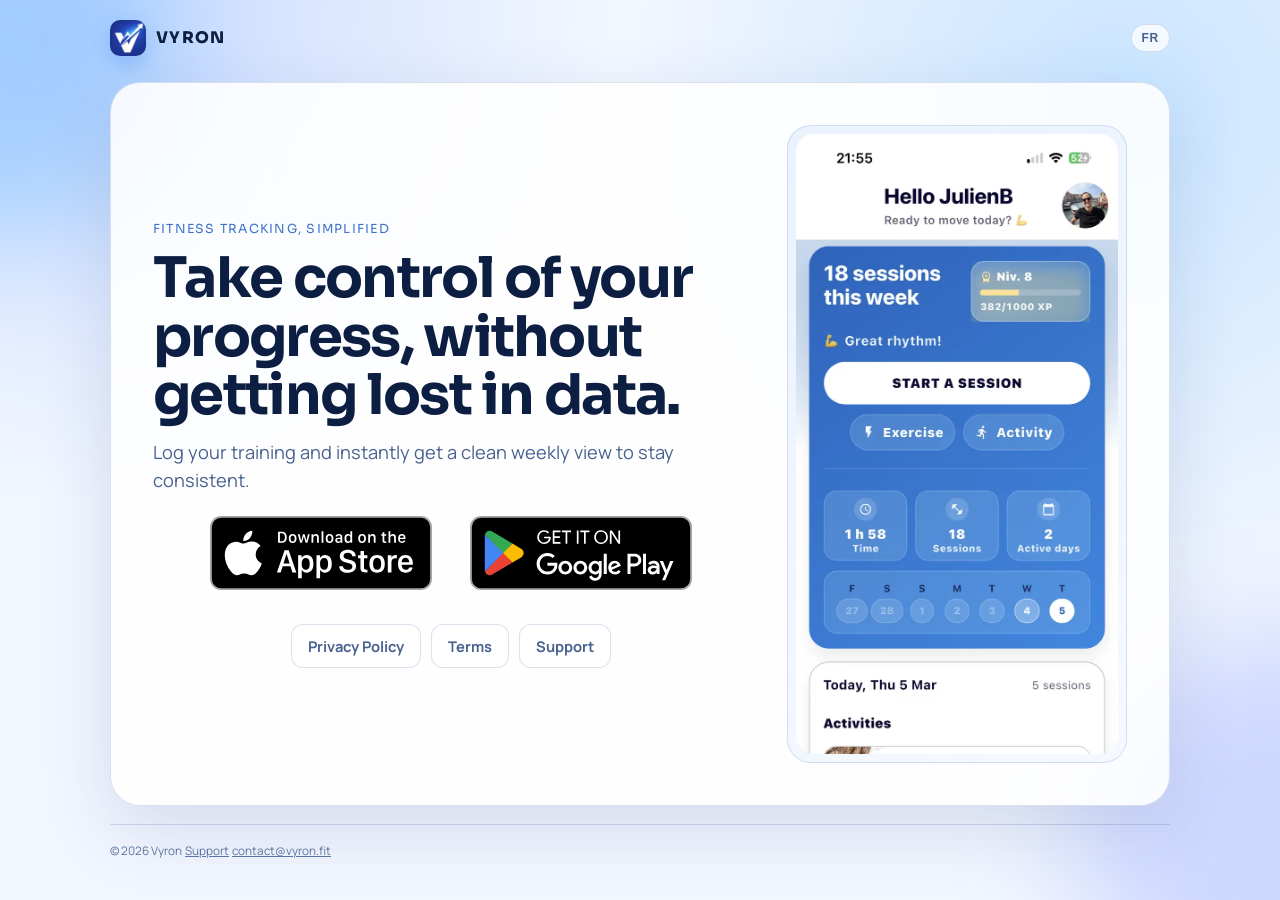
==== commit f2f77838: "Add official App Store and Google Play badges" ====
--- a/index.html
+++ b/index.html
@@ -48,15 +48,41 @@
             Log your training and instantly get a clean weekly view to stay consistent.
           </p>
 
-          <div class="actions">
-            <button
-              id="downloadBtn"
-              class="btn btn-primary"
-              type="button"
-              data-en="Download on the App Store"
-              data-fr="Télécharger sur l'App Store"
-              >Download on the App Store</button
+          <div class="store-actions">
+            <a
+              class="store-badge"
+              href="https://apps.apple.com/fr/app/vyron/id6753627633"
+              target="_blank"
+              rel="noopener noreferrer"
+              aria-label="Download Vyron on the App Store"
             >
+              <img
+                id="badgeAppStore"
+                class="store-badge-image"
+                src="assets/badge-app-store-en.svg"
+                alt="Download on the App Store"
+                width="250"
+                height="74"
+              />
+            </a>
+            <a
+              class="store-badge"
+              href="https://play.google.com/store/apps/details?id=com.julienbecker.risefit"
+              target="_blank"
+              rel="noopener noreferrer"
+              aria-label="Get Vyron on Google Play"
+            >
+              <img
+                id="badgeGooglePlay"
+                class="store-badge-image"
+                src="assets/badge-google-play-en.svg"
+                alt="Get it on Google Play"
+                width="250"
+                height="74"
+              />
+            </a>
+          </div>
+          <div class="actions actions-secondary">
             <a
               class="btn btn-ghost"
               href="privacy.html"
@@ -78,15 +104,6 @@
               data-fr="Support"
               >Support</a
             >
-          </div>
-
-          <div id="comingSoonInline" class="coming-soon-inline" hidden>
-            <p
-              data-en="App Store release is coming soon. We will publish the download link as soon as Apple approves version 1."
-              data-fr="La sortie App Store arrive bientôt. Le lien de téléchargement sera publié dès que la version 1 sera approuvée par Apple."
-            >
-              App Store release is coming soon. We will publish the download link as soon as Apple approves version 1.
-            </p>
           </div>
         </div>
 
@@ -116,9 +133,8 @@
       const langToggle = document.getElementById("langToggle");
       const i18nNodes = document.querySelectorAll("[data-en][data-fr]");
       const appPreview = document.getElementById("appPreview");
-      const downloadBtn = document.getElementById("downloadBtn");
-      const comingSoonInline = document.getElementById("comingSoonInline");
-
+      const badgeAppStore = document.getElementById("badgeAppStore");
+      const badgeGooglePlay = document.getElementById("badgeGooglePlay");
       function applyLang(lang) {
         const safeLang = lang === "fr" ? "fr" : "en";
         document.documentElement.lang = safeLang;
@@ -138,6 +154,26 @@
               ? "assets/vyron-app-preview-fr.webp"
               : "assets/vyron-app-preview.webp";
         }
+        if (badgeAppStore) {
+          badgeAppStore.src =
+            safeLang === "fr"
+              ? "assets/badge-app-store-fr.svg"
+              : "assets/badge-app-store-en.svg";
+          badgeAppStore.alt =
+            safeLang === "fr"
+              ? "Télécharger dans l'App Store"
+              : "Download on the App Store";
+        }
+        if (badgeGooglePlay) {
+          badgeGooglePlay.src =
+            safeLang === "fr"
+              ? "assets/badge-google-play-fr.svg"
+              : "assets/badge-google-play-en.svg";
+          badgeGooglePlay.alt =
+            safeLang === "fr"
+              ? "Disponible sur Google Play"
+              : "Get it on Google Play";
+        }
       }
 
       const initialLang = localStorage.getItem("vyron-lang") || "en";
@@ -150,17 +186,6 @@
           applyLang(nextLang);
         });
       }
-
-      if (downloadBtn) {
-        downloadBtn.addEventListener("click", () => {
-          if (!comingSoonInline) return;
-          comingSoonInline.hidden = false;
-          comingSoonInline.classList.remove("is-visible");
-          requestAnimationFrame(() => {
-            comingSoonInline.classList.add("is-visible");
-          });
-        });
-      }
     </script>
   </body>
 </html>
--- a/style.css
+++ b/style.css
@@ -145,11 +145,43 @@
   max-width: 56ch;
 }
 
-.actions {
+.store-actions {
   margin-top: 22px;
   display: flex;
   flex-wrap: wrap;
   gap: 10px;
+  justify-content: center;
+  align-items: center;
+}
+
+.actions {
+  margin-top: 18px;
+  display: flex;
+  flex-wrap: wrap;
+  gap: 10px;
+}
+
+.actions-secondary {
+  margin-top: 34px;
+  justify-content: center;
+}
+
+.store-badge {
+  text-decoration: none;
+  display: inline-flex;
+  align-items: center;
+  justify-content: center;
+  transition: transform 0.18s ease;
+}
+
+.store-badge:hover {
+  transform: translateY(-1px);
+}
+
+.store-badge-image {
+  width: 250px;
+  max-width: 100%;
+  display: block;
 }
 
 .btn {
@@ -209,32 +241,6 @@
   font-size: 0.88rem;
 }
 
-.coming-soon-inline {
-  margin-top: 12px;
-  padding: 11px 13px;
-  border: 1px solid rgba(58, 113, 209, 0.25);
-  border-radius: 12px;
-  background: linear-gradient(
-    135deg,
-    rgba(233, 243, 255, 0.96),
-    rgba(245, 250, 255, 0.94)
-  );
-  opacity: 0;
-  transform: translateY(4px);
-  transition: opacity 220ms ease, transform 220ms ease;
-}
-
-.coming-soon-inline.is-visible {
-  opacity: 1;
-  transform: translateY(0);
-}
-
-.coming-soon-inline p {
-  margin: 0;
-  color: #2f4f84;
-  font-size: 0.93rem;
-}
-
 .card {
   border: 1px solid var(--line);
   border-radius: var(--radius-lg);
@@ -304,6 +310,14 @@
     grid-template-columns: 1fr;
   }
 
+  .store-badge {
+    width: min(100%, 250px);
+  }
+
+  .store-badge-image {
+    width: 100%;
+  }
+
   h1 {
     max-width: none;
   }
